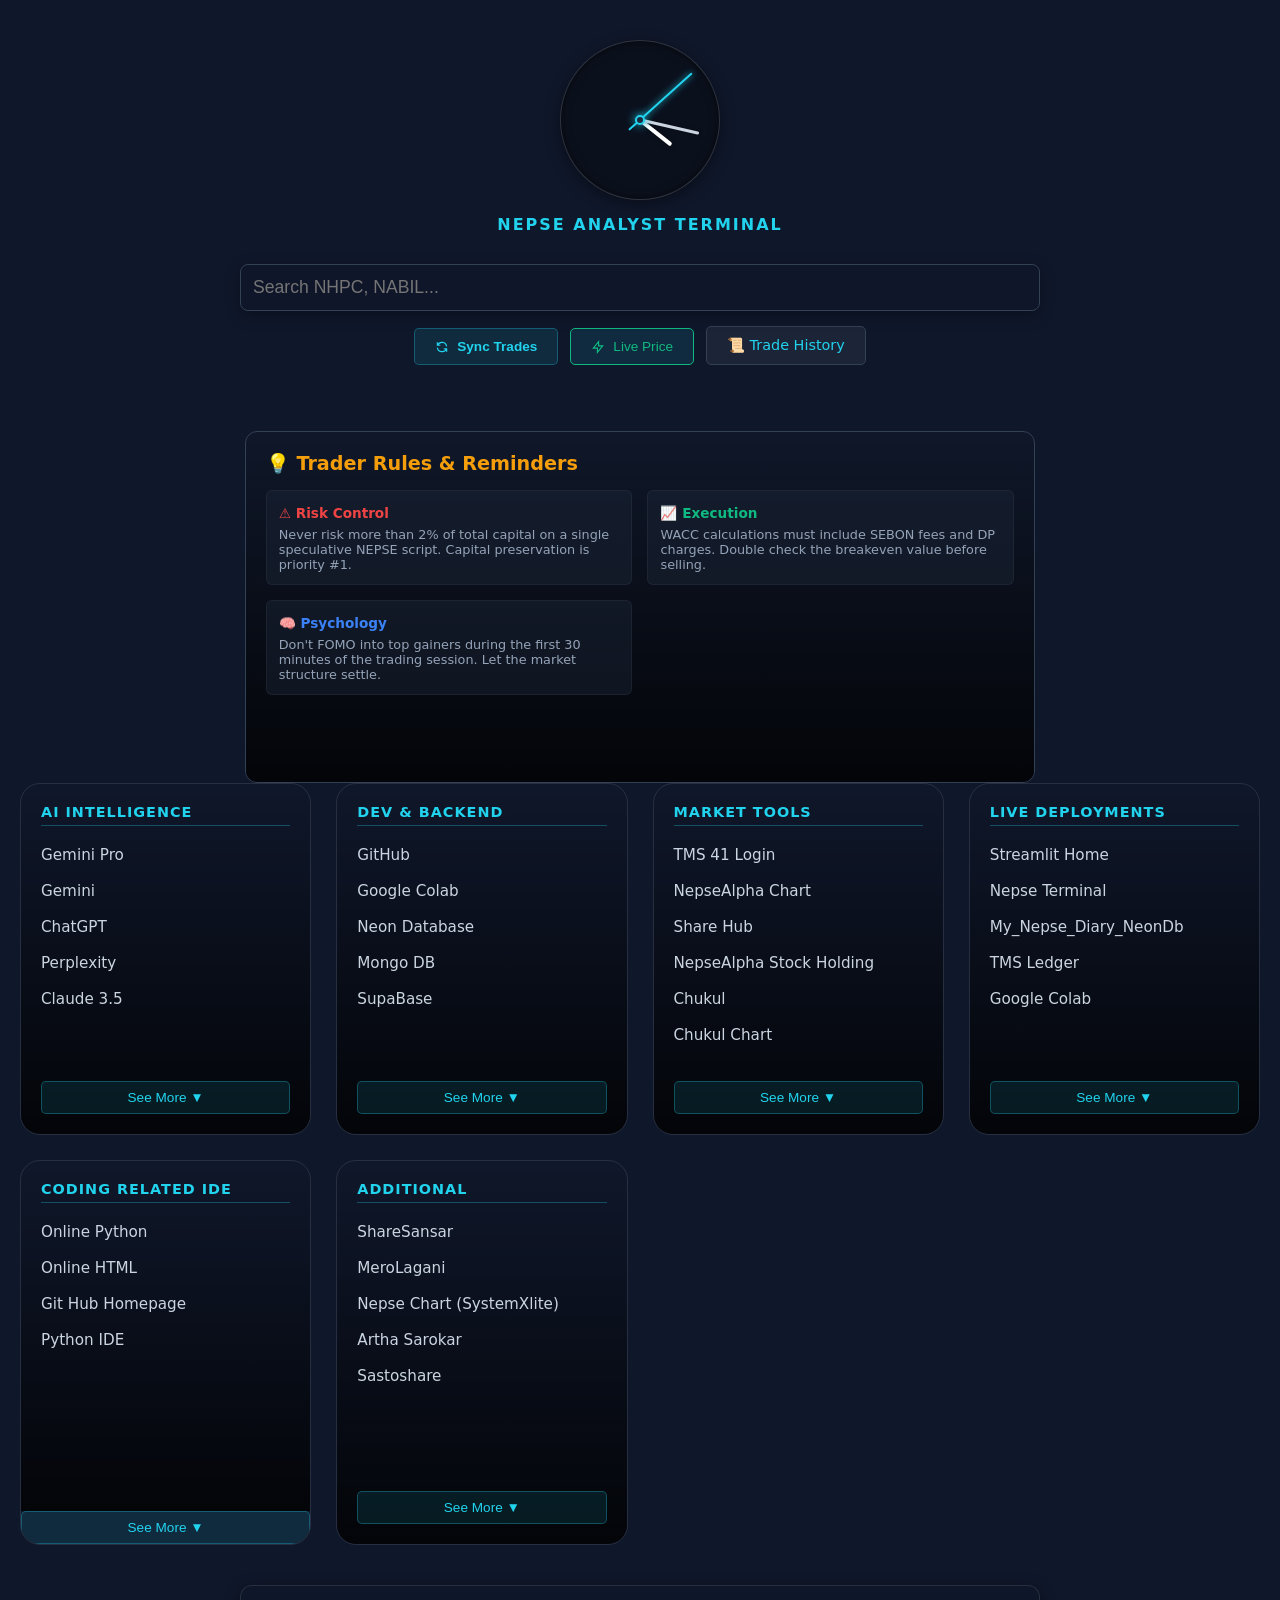
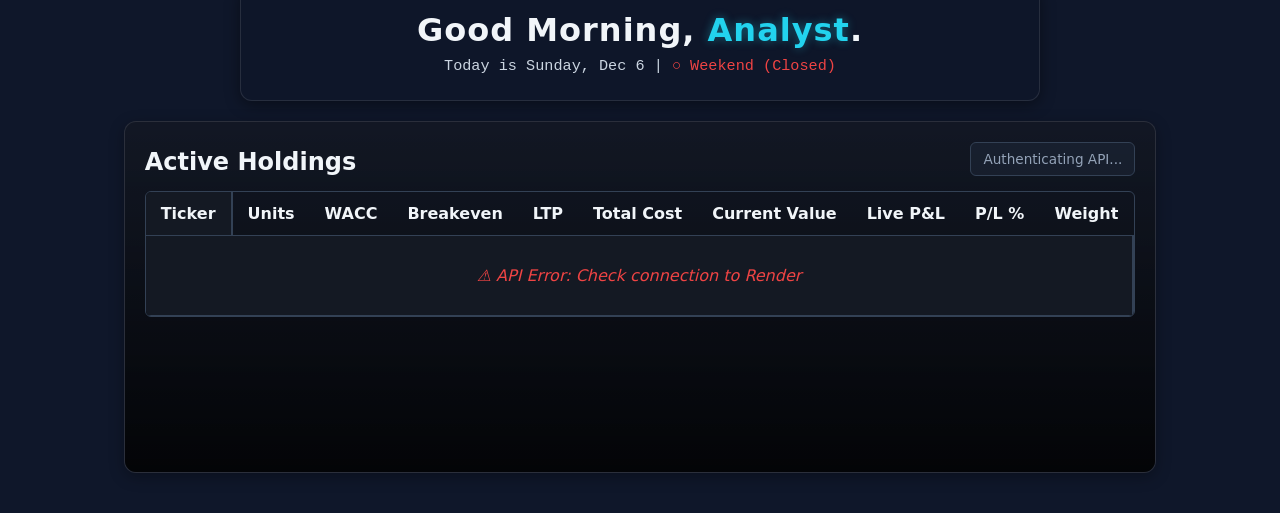
==== index.html @ 56d2c351 "Update index.html" ====
<!DOCTYPE html>
<html lang="en">
<head>
    <meta charset="UTF-8">
    <meta name="viewport" content="width=device-width, initial-scale=1.0">
    <title>NEPSE Terminal | Dynamic</title>
    <link rel="stylesheet" href="homePage.css">
</head>
<body>

    <div class="analog-clock">
        <div class="clock-face" id="clockFace"></div> 
        <div class="hand hour-hand" id="hourHand"></div>
        <div class="hand minute-hand" id="minuteHand"></div>
        <div class="hand second-hand" id="secondHand"></div>
        <div class="center-dot"></div>
    </div>
    
    <div id="date">NEPSE ANALYST TERMINAL</div>

<form id="tickerSearchForm" class="search-container" style="margin-bottom: 15px;">
    <input type="text" id="tickerInput" placeholder="Search NHPC, NABIL..." style="width: 100%; padding: 12px; background: rgba(15, 23, 42, 0.8); border: 1px solid #334155; color: white; border-radius: 8px;">
</form>

<div class="terminal-controls" style="display: flex; gap: 12px; justify-content: center; margin-bottom: 20px;">
    
    <button type="button" id="sync-btn" class="see-more-btn" style="width: auto; padding: 10px 20px; display: flex; align-items: center; gap: 8px; font-weight: bold; cursor: pointer;">
        <svg width="14" height="14" fill="none" stroke="currentColor" stroke-width="2" viewBox="0 0 24 24">
            <path d="M4 4v5h.582m15.356 2A8.001 8.001 0 004.582 9m0 0H9m11 11v-5h-.581m0 0a8.003 8.003 0 01-15.357-2m15.357 2H15"></path>
        </svg>
        Sync Trades
    </button>

    <button type="button" id="refresh-price-btn" class="see-more-btn" style="width: auto; padding: 10px 20px; display: flex; align-items: center; gap: 8px; border-color: #10b981; color: #10b981; cursor: pointer;">
        <svg width="14" height="14" fill="none" stroke="currentColor" stroke-width="2" viewBox="0 0 24 24">
            <path d="M13 10V3L4 14h7v7l9-11h-7z"></path>
        </svg>
        Live Price
    </button>

    <a href="History.html" class="see-more-btn" style="text-decoration: none; width: auto; padding: 10px 20px; display: flex; align-items: center; background: rgba(30, 41, 59, 0.8); border: 1px solid #334155; font-size: 0.9rem;">
        📜 Trade History
    </a>
</div>

<div id="sync-status" style="text-align: center; font-size: 0.75rem; color: #94a3b8; height: 1rem; margin-top: -10px; margin-bottom: 20px;"></div>

    
<!-- Insert this right above the <section class="portfolio-widget"> -->
<section class="remember-points-widget" style="grid-column: 1 / -1; margin-top: 20px; position: relative; overflow: hidden; border-radius: 12px; border: 1px solid #334155; background: rgba(15, 23, 42, 0.4);">
    <div class="cat-bg"></div>
    <div class="cat-content" style="padding: 20px; position: relative; z-index: 2;">
        <h2 style="margin: 0 0 15px 0; font-size: 1.2rem; color: #f59e0b;">💡 Trader Rules & Reminders</h2>
        <div style="display: grid; grid-template-columns: repeat(auto-fit, minmax(280px, 1fr)); gap: 15px;">
            <div style="background: rgba(30, 41, 59, 0.4); padding: 12px; border-radius: 6px; border: 1px solid rgba(255,255,255,0.05);">
                <span style="color: #ef4444; font-weight: bold; font-size: 0.85rem;">⚠️ Risk Control</span>
                <p style="margin: 5px 0 0 0; font-size: 0.8rem; color: #94a3b8;">Never risk more than 2% of total capital on a single speculative NEPSE script. Capital preservation is priority #1.</p>
            </div>
            <div style="background: rgba(30, 41, 59, 0.4); padding: 12px; border-radius: 6px; border: 1px solid rgba(255,255,255,0.05);">
                <span style="color: #10b981; font-weight: bold; font-size: 0.85rem;">📈 Execution</span>
                <p style="margin: 5px 0 0 0; font-size: 0.8rem; color: #94a3b8;">WACC calculations must include SEBON fees and DP charges. Double check the breakeven value before selling.</p>
            </div>
            <div style="background: rgba(30, 41, 59, 0.4); padding: 12px; border-radius: 6px; border: 1px solid rgba(255,255,255,0.05);">
                <span style="color: #3b82f6; font-weight: bold; font-size: 0.85rem;">🧠 Psychology</span>
                <p style="margin: 5px 0 0 0; font-size: 0.8rem; color: #94a3b8;">Don't FOMO into top gainers during the first 30 minutes of the trading session. Let the market structure settle.</p>
            </div>
        </div>
    </div>
</section>

    <main class="dashboard">
        
        <section class="category">
    <div class="cat-bg"></div>
    <div class="cat-content">
        <h2>AI Intelligence</h2>
        <ul class="links">
            <li><a href="https://gemini.google.com/u/1/app" target="_blank">Gemini Pro</a></li>
            <li><a href="https://gemini.google.com/" target="_blank">Gemini</a></li>
            <li><a href="https://chatgpt.com" target="_blank">ChatGPT</a></li>
            <li><a href="https://perplexity.ai" target="_blank">Perplexity</a></li>
            <li><a href="https://claude.ai" target="_blank">Claude 3.5</a></li>
            
            <div class="hidden-links" id="ai-extra" style="display: none;">
                <li><a href="https://chat.deepseek.com" target="_blank">Deepseek</a></li>
                <li><a href="https://grok.com/" target="_blank">Grok AI</a></li>
                <li><a href="https://openai.com/dall-e" target="_blank">DALL·E</a></li>
            </div>
        </ul>
        <button class="see-more-btn" onclick="toggleLinks('ai-extra', this)">See More ▼</button>
    </div>
</section>

        <section class="category">
            <div class="cat-bg"></div>
            <div class="cat-content">
                <h2>Dev & Backend</h2>
                <ul class="links">
                    <li><a href="https://github.com/Jagdishsah" target="_blank">GitHub</a></li>
                    <li><a href="https://colab.research.google.com/" target="_blank">Google Colab</a></li>
                    <li><a href="https://console.neon.tech/app/projects/rapid-scene-97198911?branchId=br-dry-cell-a1ivba6c" target="_blank">Neon Database</a></li>
                    <li><a href="https://cloud.mongodb.com/v2/6999680a19579ae5ca555468#/explorer" target="_blank">Mongo DB</a></li>
                    <li><a href="https://supabase.com/dashboard/project/taolqfpiterwekgduaeo" target="_blank">SupaBase</a></li>
                    
                    <div class="hidden-links" id="dev-extra" style="display: none;">
                        <li><a href="https://huggingface.co" target="_blank">Hugging Face</a></li>
                        <li><a href="https://dashboard.render.com/" target="_blank">Render API</a></li>
                        <li><a href="https://chatgpt.com/codex" target="_blank">Codex By ChatGPT</a></li>
                        <li><a href="https://replit.com/~" target="_blank">Replit.App</a></li>
                        <li><a href="https://lovable.dev/dashboard/~" target="_blank">Lovable.dev</a></li>
                        <li><a href="https://bolt.new/" target="_blank">Bolt Ai</a></li>
                        <li><a href="https://www.pythonanywhere.com/user/dayasah/" target="_blank">Python Anywhere</a><li>
                        
                        </div>
                </ul>
                <button class="see-more-btn" onclick="toggleLinks('dev-extra', this)">See More ▼</button>
            </div>
        </section>

        <section class="category">
            <div class="cat-bg"></div>
            <div class="cat-content">
                <h2>Market Tools</h2>
                <ul class="links">
                    <li><a href="https://tms41.nepsetms.com.np/tms" target="_blank">TMS 41 Login</a></li>
                    <li><a href="https://nepsealpha.com/trading/chart" target="_blank">NepseAlpha Chart</a></li>
                    <li><a href="https://sharehubnepal.com/" target="_blank">Share Hub</a></li>
                    <li><a href="https://nepsealpha.com/floorsheet-history" target="_blank">NepseAlpha Stock Holding</a></li>
                    <li><a href="https://chukul.com" target="_blank">Chukul</a></li>
                    <li><a href="https://chukul.com/chart" target="_blank">Chukul Chart</a></li>
                    
                    <div class="hidden-links" id="market-extra" style="display: none;">
                        <li><a href="https://sharesansar.com" target="_blank">ShareSansar</a></li>
                        <li><a href="https://nepsealpha.com/seasonality/chart" target="_blank">Seasonability Chart</a></li>

                        
                        </div>
                </ul>
                <button class="see-more-btn" onclick="toggleLinks('market-extra', this)">See More ▼</button>
            </div>
        </section>

        <section class="category">
            <div class="cat-bg"></div>
            <div class="cat-content">
                <h2>Live Deployments</h2>
                <ul class="links">
                    <li><a href="https://share.streamlit.io/" target="_blank">Streamlit Home</a></li>
                    <li><a href="https://nepse-terminal.streamlit.app/" target="_blank">Nepse Terminal</a></li>
                    <li><a href="https://nepse-diary-neon.streamlit.app/" target="_blank">My_Nepse_Diary_NeonDb</a></li>
                    <li><a href="https://chatgptcodespace.streamlit.app/" target="_blank">TMS Ledger</a></li>
                    <li><a href="https://gogle-colab.streamlit.app/" target="_blank">Google Colab</a></li>
                    
                    <div class="hidden-links" id="deploy-extra" style="display: none;">
                        <li><a href="https://jagdishsah.github.io/My_Work/" target="_blank">My Work Repo</a></li>
                        <li><a href="https://nepse-data.streamlit.app/" target="_blank">Nepse Data Analysis</a></li>
                        <li><a href="https://tms-trade-integration.streamlit.app/" target="_blank">TMS_Trade_Integration</a></li>
                        
                        <li><a href="https://stock-replay-terminal--dayasah.replit.app/" target="_blank">Stock Replay Replit</a></li>

                        </div>
                </ul>
                <button class="see-more-btn" onclick="toggleLinks('deploy-extra', this)">See More ▼</button>
            </div>
        </section>

        <section class="category">
            <div class="cat-bg"></div>
            <div class="cat-content">
                <h2>Coding Related IDE</h2>
                <ul class="links">
                    <li><a href="https://www.online-python.com/" target="_blank">Online Python</a></li>
                    <li><a href="https://www.wscubetech.com/resources/html/compiler" target="_blank">Online HTML</a><li>
                    
                    <div class="hidden-links" id="global-extra" style="display: none;">
                        <li><a href="https://github.com/DayaSah/HomePage/edit/main/index.html" target="_blank">Git Hub Homepage</a></li>
                        <li><a href="https://www.wscubetech.com/resources/python/compiler" target="_blank">Python IDE</a></li>
                        
                        </div>
                </ul>
                <button class="see-more-btn" onclick="toggleLinks('global-extra', this)">See More ▼</button>
            </div>
        </section>

        <section class="category">
            <div class="cat-bg"></div>
            <div class="cat-content">
                <h2>Additional</h2>
                <ul class="links">
                    <li><a href="https://www.sharesansar.com" target="_blank">ShareSansar</a></li>
                    <li><a href="https://merolagani.com" target="_blank">MeroLagani</a></li>
                    <li><a href="https://nepsechart.com" target="_blank">Nepse Chart (SystemXlite)</a></li>
                    <li><a href="https://arthasarokar.com" target="_blank">Artha Sarokar</a></li>
                    <li><a href="https://sastoshare.com" target="_blank">Sastoshare</a></li>
                    
                    <div class="hidden-links" id="additional-extra" style="display: none;">
                        <li><a href="https://www.nepalstock.com.np" target="_blank">NEPSE Official</a></li>               
                        <li><a href="https://www.nepalipaisa.com" target="_blank">Nepali Paisa</a></li>
                        <li><a href="https://bizmandu.com" target="_blank">Bizmandu</a></li>
                        <li><a href="https://www.nrb.org.np" target="_blank">Nepal Rastra Bank (NRB)</a></li>
                        <li><a href="https://www.sebon.gov.np" target="_blank">SEBON Pipeline</a></li>
                        <li><a href="https://www.cdsc.com.np" target="_blank">CDSC Official</a></li>
                        <li><a href="https://www.investopaper.com" target="_blank">Investopaper</a></li>
                        <li><a href="https://financialnotices.com" target="_blank">Financial Notices</a></li>
                        <li><a href="https://bankingkhabar.com" target="_blank">Banking Khabar</a></li>
                        <li><a href="https://meroshare.cdsc.com.np" target="_blank">MeroShare Login</a></li>
                        
                        </div>
                </ul>
                <button class="see-more-btn" onclick="toggleLinks('additional-extra', this)">See More ▼</button>
            </div>
        </section>
    </main>

    <div class="terminal-greeting">
        <h1 id="greetingText">Welcome, Analyst.</h1>
        <p id="greetingSubtext">Systems are online and ready.</p>
    </div>

    <section class="portfolio-widget" style="grid-column: 1 / -1; margin-top: 20px;">
        <div class="cat-bg"></div>
        <div class="cat-content" style="padding: 20px;">
            <div style="display: flex; justify-content: space-between; align-items: flex-end; margin-bottom: 15px; flex-wrap: wrap; gap: 10px;">
                <h2 style="margin: 0;">Active Holdings</h2>
                <div id="portfolio-summary" style="font-size: 0.85rem; background: rgba(30, 41, 59, 0.5); padding: 8px 12px; border-radius: 6px; border: 1px solid #334155;">
                    <span style="color: #94a3b8;">Authenticating API...</span>
                </div>
            </div>
            
            <div class="table-container">
                <table class="term-table">
    <thead>
        <tr>
            <th>Ticker</th>
            <th class="num">Units</th>
            <th class="num">WACC</th>
            <th class="num">Breakeven</th>
            <th class="num">LTP</th>
            <th class="num">Total Cost</th>
            <th class="num">Current Value</th>
            <th class="num">Live P&L</th>
            <th class="num">P/L %</th>
            <th class="num">Weight</th>
        </tr>
    </thead>
   
                    <tbody id="active-portfolio-body">
                        <tr><td colspan="10" class="loading-text">Fetching live calculated data from Server...</td></tr>
                    </tbody>
                </table>
            </div>
        </div>
    </section>

    <script src="API.js"></script>
    <script src="homePage.js"></script>
</body>
</html>
---- homePage.css ----
/* =========================================
   NEPSE ANALYST TERMINAL - MASTER STYLESHEET
   ========================================= */

:root {
    /* Centralized Color Palette */
    --glass: rgba(15, 23, 42, 0.85);
    --accent: #22d3ee;
    --text: #f1f5f9;
    --text-muted: #cbd5e1;
    --profit: #10b981;
    --loss: #ef4444;
    --symbol: #3b82f6;
    --border: rgba(255, 255, 255, 0.1);
}

* { 
    box-sizing: border-box; 
    margin: 0; 
    padding: 0; 
}

/* Update your body selector in homePage.css */
body {
    font-family: 'Inter', system-ui, sans-serif;
    color: var(--text);
    min-height: 100vh;
    display: flex;
    flex-direction: column;
    align-items: center;
    padding: 40px 20px;
    /* Set a dark fallback color while JS loads the random image */
    background-color: #0f172a; 
    background-size: cover;
    background-position: center;
    background-attachment: fixed;
}

/* --- UTILITIES & SEARCH --- */
.hidden-links { display: none; }

#date { 
    color: var(--accent); 
    letter-spacing: 2px; 
    margin-bottom: 30px; 
    font-weight: 600; 
}

.search-container { 
    width: 100%; 
    max-width: 800px; 
    margin-bottom: 40px; 
}

.search-container input {
    width: 100%; 
    padding: 15px 25px; 
    border-radius: 50px;
    border: 1px solid rgba(255,255,255,0.2);
    background: var(--glass); 
    backdrop-filter: blur(5px); 
    color: white; 
    font-size: 1.1rem; 
    outline: none;
    box-shadow: 0 4px 15px rgba(0,0,0,0.3);
}

/* --- BUTTONS --- */
.see-more-btn {
    margin-top: auto; 
    background: rgba(34, 211, 238, 0.1);
    color: var(--accent);
    border: 1px solid rgba(34, 211, 238, 0.3);
    border-radius: 5px;
    padding: 8px 15px;
    font-size: 0.85rem;
    cursor: pointer;
    width: 100%;
    transition: all 0.3s ease;
}

/* Hover effects only apply to devices with a mouse (prevents mobile sticky tap bugs) */
@media (max-width: 768px) {
    .term-table {
        font-size: 0.75rem; /* Shrink text slightly for mobile data density */
    }
    .term-table th, .term-table td {
        padding: 8px 10px; /* Tighter padding */
    }
}

/* --- PREMIUM ANALOG CLOCK --- */
.analog-clock {
    width: 160px;
    height: 160px;
    border-radius: 50%;
    background: rgba(10, 15, 25, 0.7); 
    border: 1px solid rgba(255, 255, 255, 0.15);
    backdrop-filter: blur(8px); 
    position: relative;
    margin-bottom: 15px;
    box-shadow: inset 0 0 10px rgba(0, 0, 0, 0.6), 0 4px 15px rgba(0, 0, 0, 0.4);
    display: flex;
    justify-content: center;
    align-items: center;
}

.clock-tick {
    position: absolute; width: 2px; height: 8px;
    background: rgba(255, 255, 255, 0.3);
    top: 4px; left: 50%; transform-origin: 50% 76px;
}

.clock-tick.main-tick {
    width: 3px; height: 12px; background: var(--accent);
    box-shadow: 0 0 5px var(--accent);
}

.hand {
    position: absolute; bottom: 50%; left: 50%;
    transform-origin: bottom center; border-radius: 10px;
    z-index: 10; transition: transform 0.05s cubic-bezier(0.4, 2.08, 0.55, 0.44); 
}

.hour-hand { width: 4px; height: 40px; background: #ffffff; margin-left: -2px; box-shadow: 0 0 4px rgba(0,0,0,0.5); }
.minute-hand { width: 3px; height: 60px; background: var(--text-muted); margin-left: -1.5px; box-shadow: 0 0 4px rgba(0,0,0,0.5); }
.second-hand { width: 2px; height: 70px; background: var(--accent); margin-left: -1px; z-index: 11; box-shadow: 0 0 6px var(--accent); }
.second-hand::after {
    content: ''; position: absolute; width: 2px; height: 15px;
    background: var(--accent); bottom: -15px; left: 0; border-radius: 2px;
}

.center-dot {
    position: absolute; width: 10px; height: 10px;
    background: #1e293b; border: 2px solid var(--accent);
    border-radius: 50%; z-index: 12; box-shadow: 0 0 10px var(--accent);
}

/* --- DASHBOARD LAYOUT (Upgraded to CSS Grid) --- */
.dashboard {
    display: grid;
    /* Auto-fits as many 290px columns as possible, ensuring perfect alignment */
    grid-template-columns: repeat(auto-fit, minmax(290px, 1fr));
    gap: 25px;
    max-width: 1300px;
    margin: 0 auto 40px auto;
    width: 100%;
}

.category {
    position: relative;
    min-height: 350px; 
    width: 100%; /* Now controlled by the grid */
    border-radius: 20px;
    overflow: hidden;
    border: 1px solid var(--border);
    transition: transform 0.3s ease;
    display: flex;
    flex-direction: column;
}

.cat-bg {
    position: absolute; top: 0; left: 0; width: 100%; height: 100%;
    z-index: 1; background-size: cover; background-position: center;
    filter: brightness(0.4) saturate(1.2);
}

.cat-content {
    position: relative; z-index: 2; padding: 20px;
    height: 100%; min-height: 350px; 
    background: linear-gradient(to bottom, transparent 0%, rgba(0,0,0,0.8) 100%);
    display: flex; flex-direction: column;
}

.category h2 {
    font-size: 0.9rem; color: var(--accent); text-transform: uppercase;
    letter-spacing: 1px; margin-bottom: 15px;
    border-bottom: 1px solid rgba(34, 211, 238, 0.3); padding-bottom: 5px;
}

.links { list-style: none; }
.links li { margin-bottom: 8px; }
.links a {
    color: var(--text-muted); text-decoration: none;
    font-size: 0.95rem; display: block; padding: 5px 0; transition: 0.2s;
}
.links a:hover { color: white; padding-left: 5px; }

/* --- TERMINAL GREETING --- */
.terminal-greeting {
    text-align: center; margin: 0 auto; padding: 25px;
    background: var(--glass); backdrop-filter: blur(8px); 
    border: 1px solid var(--border); border-radius: 12px;
    width: 100%; max-width: 800px; box-shadow: 0 4px 15px rgba(0, 0, 0, 0.4); 
}

.terminal-greeting h1 { font-size: 2rem; color: var(--text); margin-bottom: 8px; font-weight: 600; letter-spacing: 1px; }
.terminal-greeting .highlight { color: var(--accent); text-shadow: 0 0 10px rgba(34, 211, 238, 0.4); }
.terminal-greeting p { font-size: 0.95rem; color: var(--text-muted); font-family: monospace; }

/* --- ACTIVE PORTFOLIO TABLE WIDGET --- */
.portfolio-widget {
    position: relative;
    border-radius: 12px;
    overflow: hidden;
    background: rgba(20, 25, 35, 0.7); 
    border: 1px solid var(--border);
    box-shadow: 0 4px 15px rgba(0, 0, 0, 0.3);
}

/* Responsive Table Container with Custom Scrollbar */
.table-container {
    width: 100%;
    overflow-x: auto; 
    -webkit-overflow-scrolling: touch; 
    border-radius: 6px;
    border: 1px solid #334155; 
}

/* Custom Webkit Scrollbar */
.table-container::-webkit-scrollbar { height: 8px; }
.table-container::-webkit-scrollbar-track { background: rgba(15, 23, 42, 0.5); border-radius: 4px; }
.table-container::-webkit-scrollbar-thumb { background: rgba(34, 211, 238, 0.5); border-radius: 4px; }
.table-container::-webkit-scrollbar-thumb:hover { background: var(--accent); }

.term-table {
    width: 100%;
    border-collapse: collapse;
    min-width: 900px; /* Prevents column squishing */
    text-align: left;
}

.term-table th, .term-table td {
    padding: 12px 15px;
    border-bottom: 1px solid #334155;
}

/* --- THE STICKY TICKER COLUMN (Bulletproof Mobile Fix) --- */
.term-table th:first-child,
.term-table td:first-child {
    position: -webkit-sticky; /* CRITICAL: Forces iPhones to respect the sticky layout */
    position: sticky;
    left: 0;
    /* Ensure this matches your table's background exactly so text doesn't vanish */
    background-color: #141923; 
    z-index: 10; /* Bumped up to ensure it never hides behind other scrolling data */
    border-right: 2px solid #334155; 
}

/* Ensure the top-left header stays above absolutely everything */
.term-table th:first-child {
    z-index: 11; 
}

/* Table Typography & Colors */
.loading-text { text-align: center; color: var(--text-muted); font-style: italic; padding: 30px !important; }
.profit { color: var(--profit); font-weight: bold; }
.loss { color: var(--loss); font-weight: bold; }
.symbol-badge { font-weight: 800; color: var(--symbol); }

/* --- MOBILE SPECIFIC TWEAKS --- */
@media (max-width: 768px) {
    .cat-content { padding: 12px !important; }
    
    #portfolio-summary span {
        display: block;
        margin-bottom: 6px;
        margin-right: 0 !important;
    }
    #portfolio-summary span:last-child { margin-bottom: 0; }
}
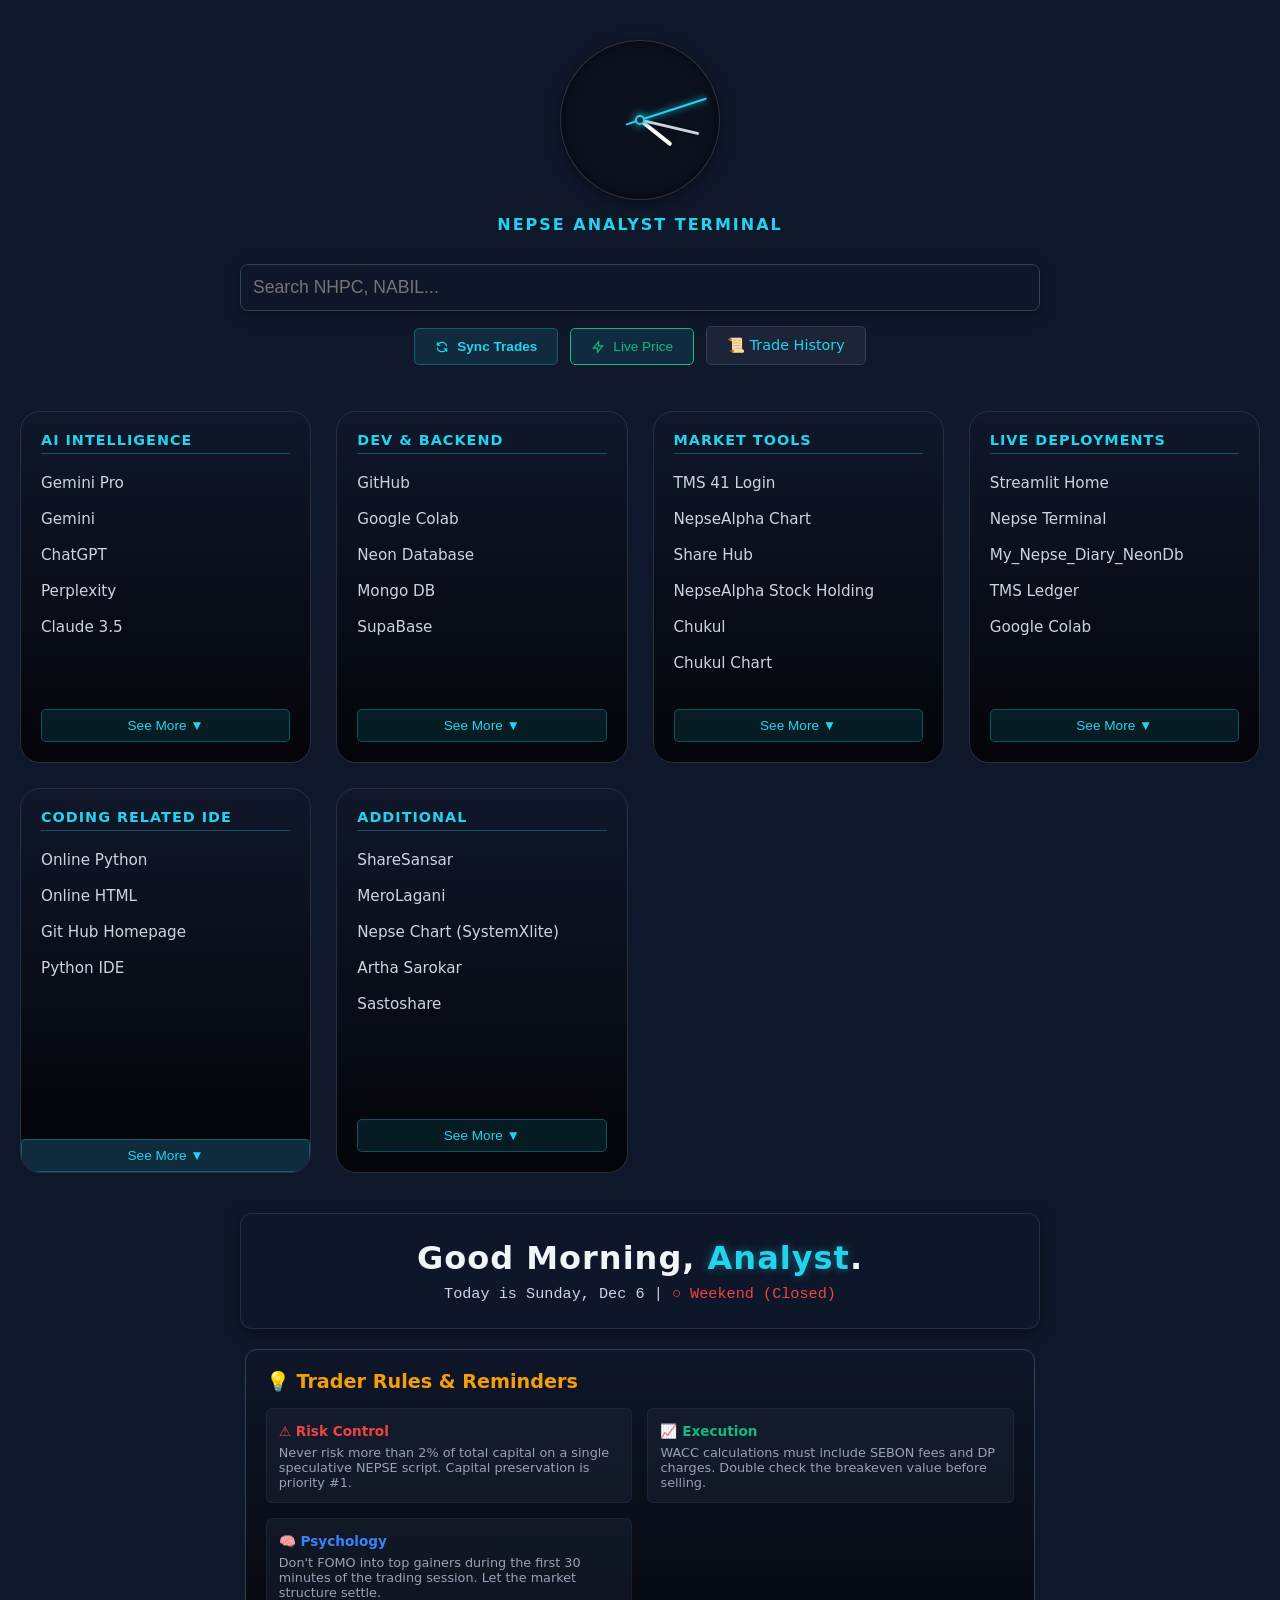
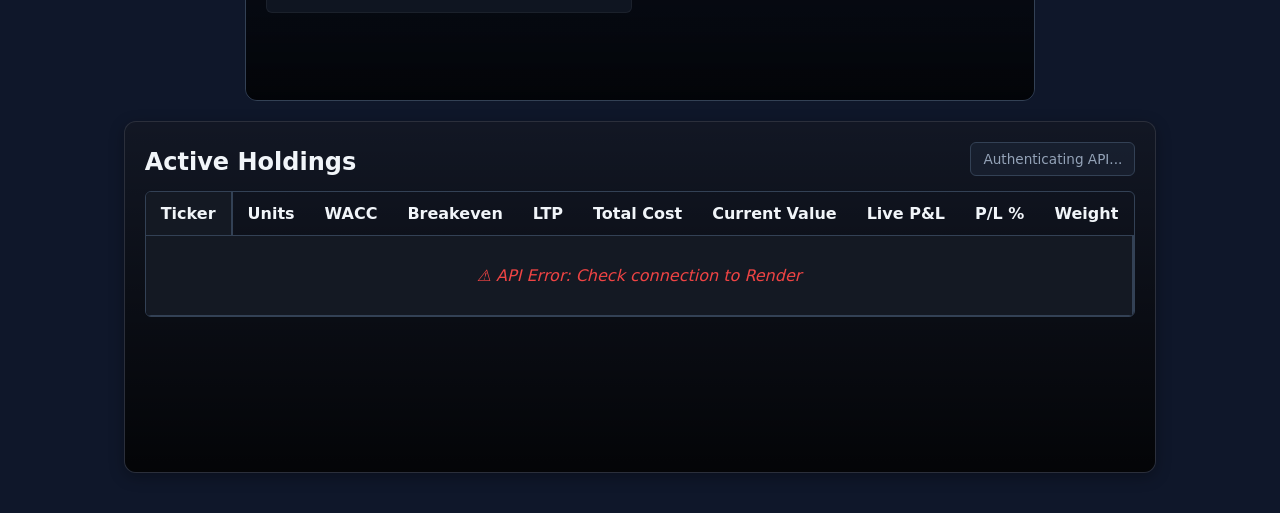
==== commit 6b394e68: "Update index.html" ====
--- a/index.html
+++ b/index.html
@@ -46,27 +46,7 @@
 <div id="sync-status" style="text-align: center; font-size: 0.75rem; color: #94a3b8; height: 1rem; margin-top: -10px; margin-bottom: 20px;"></div>
 
     
-<!-- Insert this right above the <section class="portfolio-widget"> -->
-<section class="remember-points-widget" style="grid-column: 1 / -1; margin-top: 20px; position: relative; overflow: hidden; border-radius: 12px; border: 1px solid #334155; background: rgba(15, 23, 42, 0.4);">
-    <div class="cat-bg"></div>
-    <div class="cat-content" style="padding: 20px; position: relative; z-index: 2;">
-        <h2 style="margin: 0 0 15px 0; font-size: 1.2rem; color: #f59e0b;">💡 Trader Rules & Reminders</h2>
-        <div style="display: grid; grid-template-columns: repeat(auto-fit, minmax(280px, 1fr)); gap: 15px;">
-            <div style="background: rgba(30, 41, 59, 0.4); padding: 12px; border-radius: 6px; border: 1px solid rgba(255,255,255,0.05);">
-                <span style="color: #ef4444; font-weight: bold; font-size: 0.85rem;">⚠️ Risk Control</span>
-                <p style="margin: 5px 0 0 0; font-size: 0.8rem; color: #94a3b8;">Never risk more than 2% of total capital on a single speculative NEPSE script. Capital preservation is priority #1.</p>
-            </div>
-            <div style="background: rgba(30, 41, 59, 0.4); padding: 12px; border-radius: 6px; border: 1px solid rgba(255,255,255,0.05);">
-                <span style="color: #10b981; font-weight: bold; font-size: 0.85rem;">📈 Execution</span>
-                <p style="margin: 5px 0 0 0; font-size: 0.8rem; color: #94a3b8;">WACC calculations must include SEBON fees and DP charges. Double check the breakeven value before selling.</p>
-            </div>
-            <div style="background: rgba(30, 41, 59, 0.4); padding: 12px; border-radius: 6px; border: 1px solid rgba(255,255,255,0.05);">
-                <span style="color: #3b82f6; font-weight: bold; font-size: 0.85rem;">🧠 Psychology</span>
-                <p style="margin: 5px 0 0 0; font-size: 0.8rem; color: #94a3b8;">Don't FOMO into top gainers during the first 30 minutes of the trading session. Let the market structure settle.</p>
-            </div>
-        </div>
-    </div>
-</section>
+
 
     <main class="dashboard">
         
@@ -216,6 +196,36 @@
         <h1 id="greetingText">Welcome, Analyst.</h1>
         <p id="greetingSubtext">Systems are online and ready.</p>
     </div>
+
+
+
+
+        
+<section class="remember-points-widget" style="grid-column: 1 / -1; margin-top: 20px; position: relative; overflow: hidden; border-radius: 12px; border: 1px solid #334155; background: rgba(15, 23, 42, 0.4);">
+    <div class="cat-bg"></div>
+    <div class="cat-content" style="padding: 20px; position: relative; z-index: 2;">
+        <h2 style="margin: 0 0 15px 0; font-size: 1.2rem; color: #f59e0b;">💡 Trader Rules & Reminders</h2>
+        <div style="display: grid; grid-template-columns: repeat(auto-fit, minmax(280px, 1fr)); gap: 15px;">
+            <div style="background: rgba(30, 41, 59, 0.4); padding: 12px; border-radius: 6px; border: 1px solid rgba(255,255,255,0.05);">
+                <span style="color: #ef4444; font-weight: bold; font-size: 0.85rem;">⚠️ Risk Control</span>
+                <p style="margin: 5px 0 0 0; font-size: 0.8rem; color: #94a3b8;">Never risk more than 2% of total capital on a single speculative NEPSE script. Capital preservation is priority #1.</p>
+            </div>
+            <div style="background: rgba(30, 41, 59, 0.4); padding: 12px; border-radius: 6px; border: 1px solid rgba(255,255,255,0.05);">
+                <span style="color: #10b981; font-weight: bold; font-size: 0.85rem;">📈 Execution</span>
+                <p style="margin: 5px 0 0 0; font-size: 0.8rem; color: #94a3b8;">WACC calculations must include SEBON fees and DP charges. Double check the breakeven value before selling.</p>
+            </div>
+            <div style="background: rgba(30, 41, 59, 0.4); padding: 12px; border-radius: 6px; border: 1px solid rgba(255,255,255,0.05);">
+                <span style="color: #3b82f6; font-weight: bold; font-size: 0.85rem;">🧠 Psychology</span>
+                <p style="margin: 5px 0 0 0; font-size: 0.8rem; color: #94a3b8;">Don't FOMO into top gainers during the first 30 minutes of the trading session. Let the market structure settle.</p>
+            </div>
+        </div>
+    </div>
+</section>
+
+
+
+
+    
 
     <section class="portfolio-widget" style="grid-column: 1 / -1; margin-top: 20px;">
         <div class="cat-bg"></div>
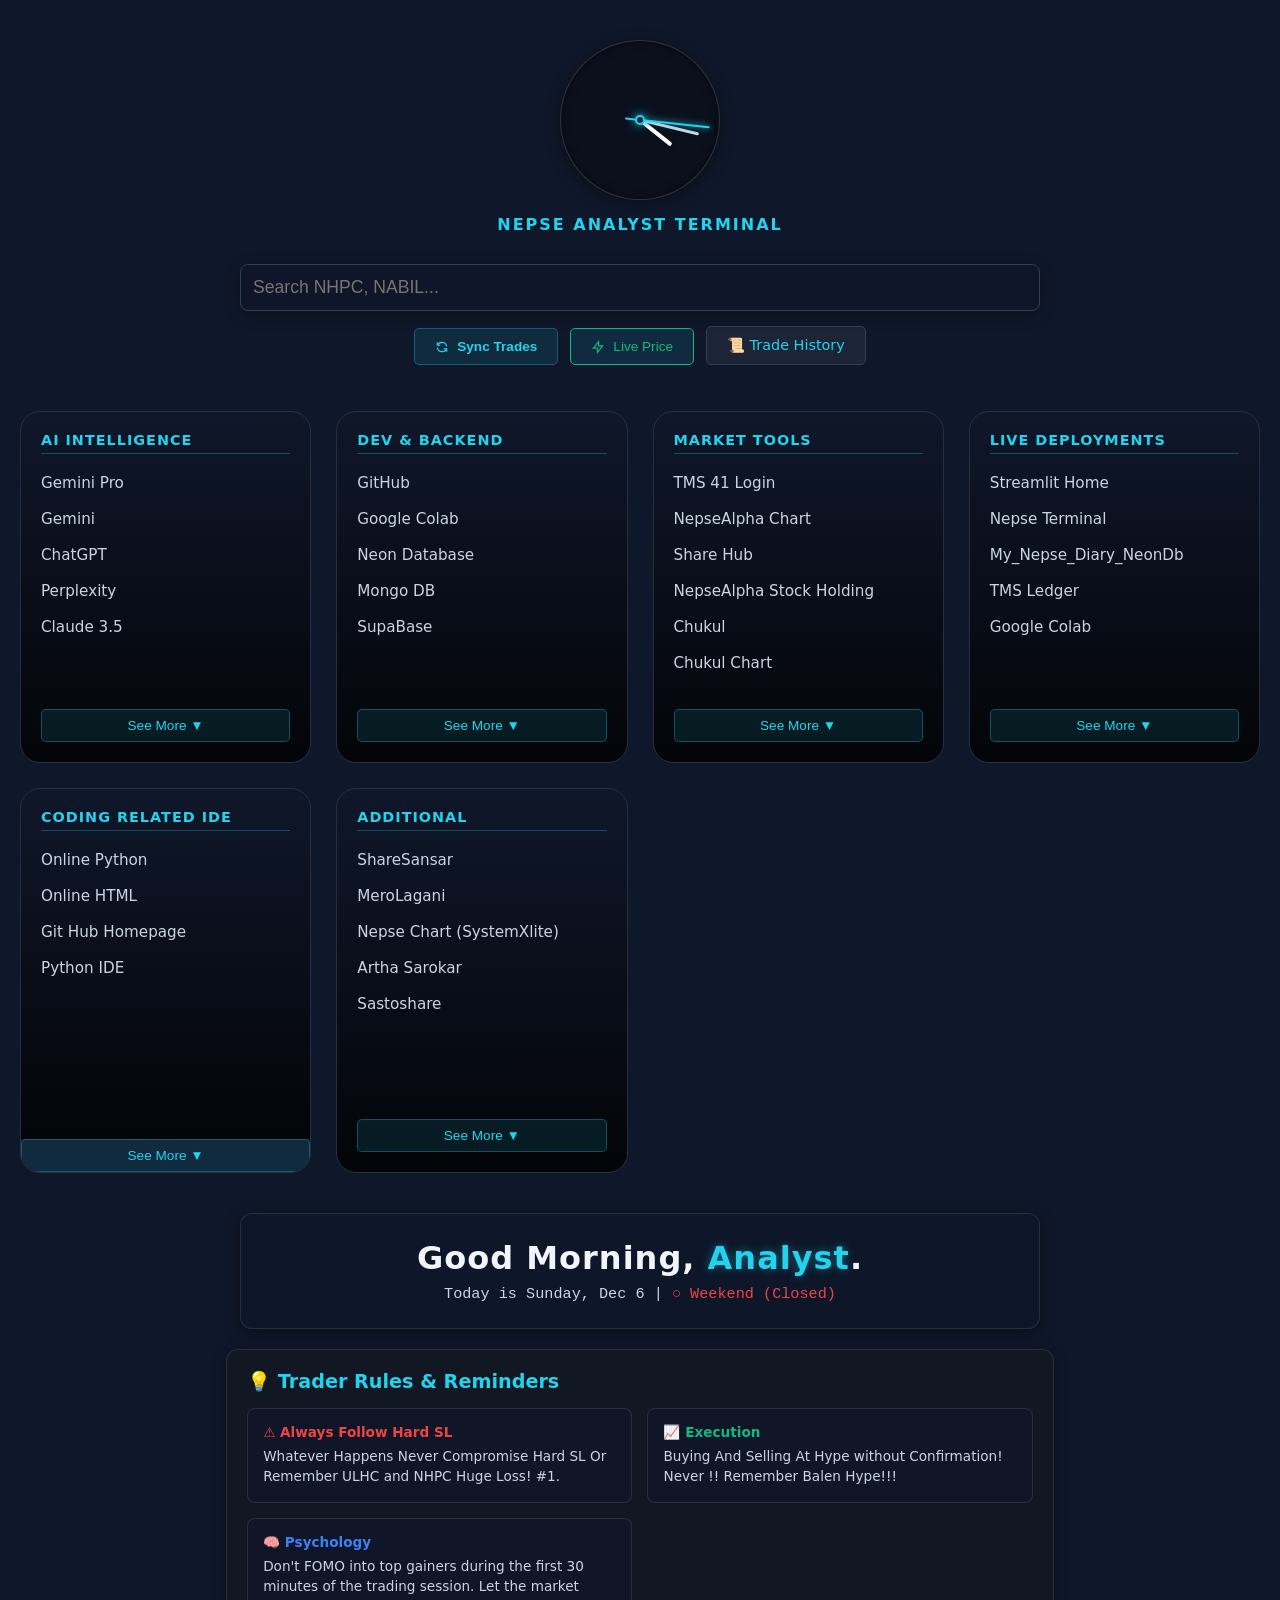
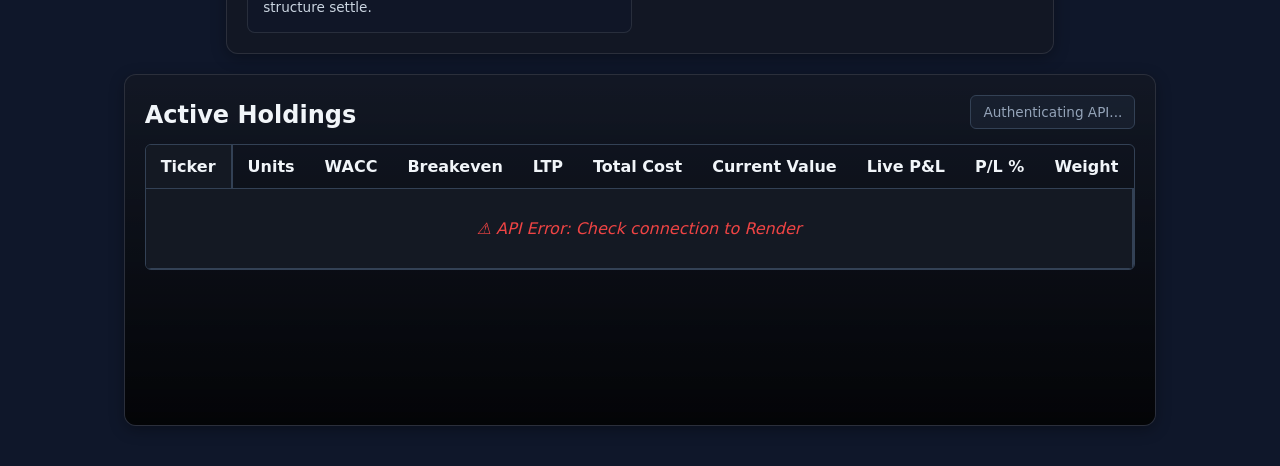
==== commit eb0d05ba: "Update index.html" ====
--- a/index.html
+++ b/index.html
@@ -201,23 +201,28 @@
 
 
         
-<section class="remember-points-widget" style="grid-column: 1 / -1; margin-top: 20px; position: relative; overflow: hidden; border-radius: 12px; border: 1px solid #334155; background: rgba(15, 23, 42, 0.4);">
+<section class="remember-points-widget">
     <div class="cat-bg"></div>
-    <div class="cat-content" style="padding: 20px; position: relative; z-index: 2;">
-        <h2 style="margin: 0 0 15px 0; font-size: 1.2rem; color: #f59e0b;">💡 Trader Rules & Reminders</h2>
-        <div style="display: grid; grid-template-columns: repeat(auto-fit, minmax(280px, 1fr)); gap: 15px;">
-            <div style="background: rgba(30, 41, 59, 0.4); padding: 12px; border-radius: 6px; border: 1px solid rgba(255,255,255,0.05);">
-                <span style="color: #ef4444; font-weight: bold; font-size: 0.85rem;">⚠️ Risk Control</span>
-                <p style="margin: 5px 0 0 0; font-size: 0.8rem; color: #94a3b8;">Never risk more than 2% of total capital on a single speculative NEPSE script. Capital preservation is priority #1.</p>
-            </div>
-            <div style="background: rgba(30, 41, 59, 0.4); padding: 12px; border-radius: 6px; border: 1px solid rgba(255,255,255,0.05);">
-                <span style="color: #10b981; font-weight: bold; font-size: 0.85rem;">📈 Execution</span>
-                <p style="margin: 5px 0 0 0; font-size: 0.8rem; color: #94a3b8;">WACC calculations must include SEBON fees and DP charges. Double check the breakeven value before selling.</p>
-            </div>
-            <div style="background: rgba(30, 41, 59, 0.4); padding: 12px; border-radius: 6px; border: 1px solid rgba(255,255,255,0.05);">
-                <span style="color: #3b82f6; font-weight: bold; font-size: 0.85rem;">🧠 Psychology</span>
-                <p style="margin: 5px 0 0 0; font-size: 0.8rem; color: #94a3b8;">Don't FOMO into top gainers during the first 30 minutes of the trading session. Let the market structure settle.</p>
-            </div>
+    <div class="remember-points-content">
+        <h2 class="remember-points-title">💡 Trader Rules & Reminders</h2>
+        
+        <div class="rules-grid">
+            
+            <div class="rule-card">
+                <span class="card-tag risk">⚠️ Always Follow Hard SL</span>
+                <p>Whatever Happens Never Compromise Hard SL Or Remember ULHC and NHPC Huge Loss! #1.</p>
+            </div>
+            
+            <div class="rule-card">
+                <span class="card-tag execution">📈 Execution</span>
+                <p>Buying And Selling At Hype without Confirmation! Never !! Remember Balen Hype!!!</p>
+            </div>
+            
+            <div class="rule-card">
+                <span class="card-tag psychology">🧠 Psychology</span>
+                <p>Don't FOMO into top gainers during the first 30 minutes of the trading session. Let the market structure settle.</p>
+            </div>
+            
         </div>
     </div>
 </section>
--- a/homePage.css
+++ b/homePage.css
@@ -269,3 +269,61 @@
     }
     #portfolio-summary span:last-child { margin-bottom: 0; }
 }
+
+
+
+/* --- TRADER REMINDERS & RULES WIDGET --- */
+.remember-points-widget {
+    grid-column: 1 / -1;
+    margin-top: 20px;
+    position: relative;
+    overflow: hidden;
+    border-radius: 12px;
+    border: 1px solid var(--border);
+    background: rgba(20, 25, 35, 0.7); /* Perfect match with portfolio-widget */
+    box-shadow: 0 4px 15px rgba(0, 0, 0, 0.3);
+}
+
+.remember-points-content {
+    padding: 20px;
+    position: relative;
+    z-index: 2;
+}
+
+.remember-points-title {
+    margin: 0 0 15px 0;
+    font-size: 1.2rem;
+    color: var(--accent); /* Uses cyan terminal accent */
+}
+
+.rules-grid {
+    display: grid;
+    grid-template-columns: repeat(auto-fit, minmax(280px, 1fr));
+    gap: 15px;
+}
+
+.rule-card {
+    background: rgba(15, 23, 42, 0.5); /* Semi-transparent terminal background */
+    padding: 15px;
+    border-radius: 8px;
+    border: 1px solid var(--border);
+}
+
+.rule-card .card-tag {
+    font-weight: bold;
+    font-size: 0.85rem;
+    display: block;
+    margin-bottom: 6px;
+}
+
+/* Color codes mapping to your CSS Theme Palette */
+.rule-card .card-tag.risk { color: var(--loss); }        /* Red */
+.rule-card .card-tag.execution { color: var(--profit); } /* Green */
+.rule-card .card-tag.psychology { color: var(--symbol); } /* Blue */
+
+.rule-card p {
+    margin: 0;
+    font-size: 0.85rem;
+    line-height: 1.5;
+    color: var(--text-muted);
+}
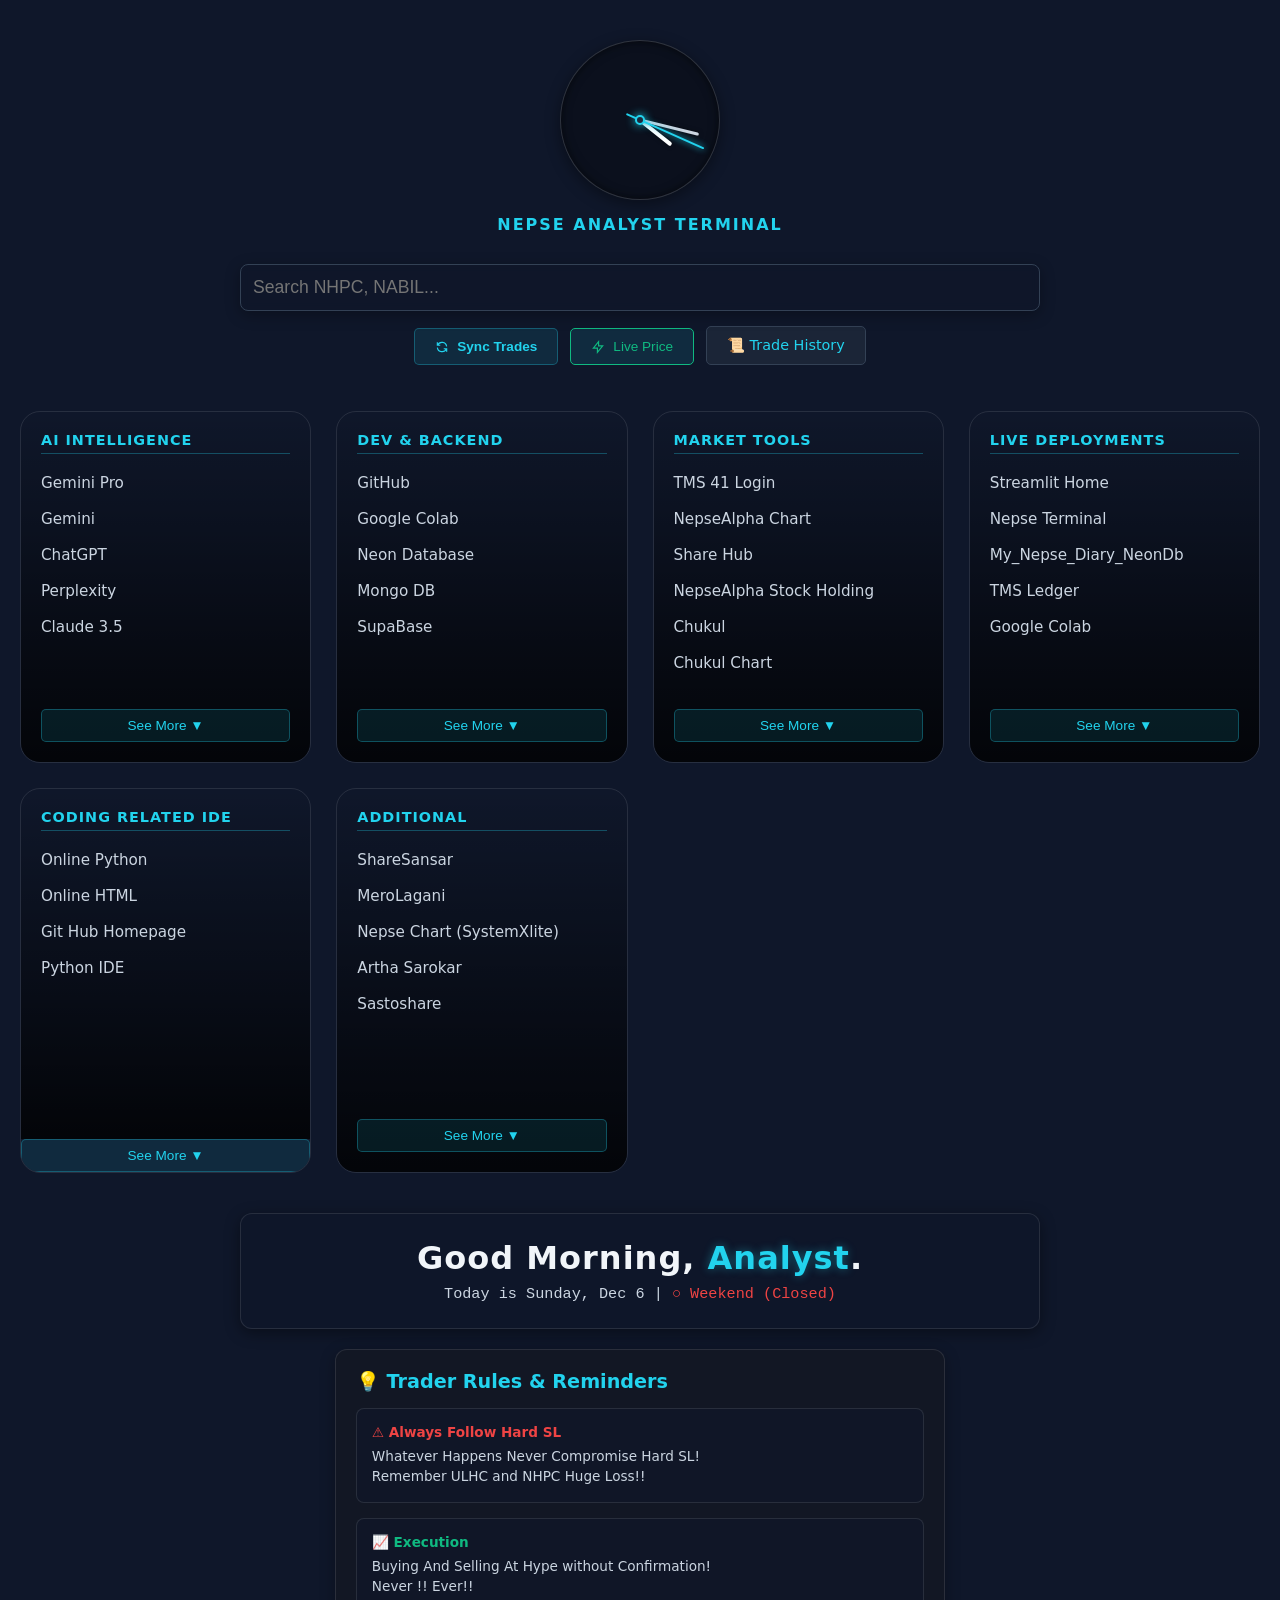
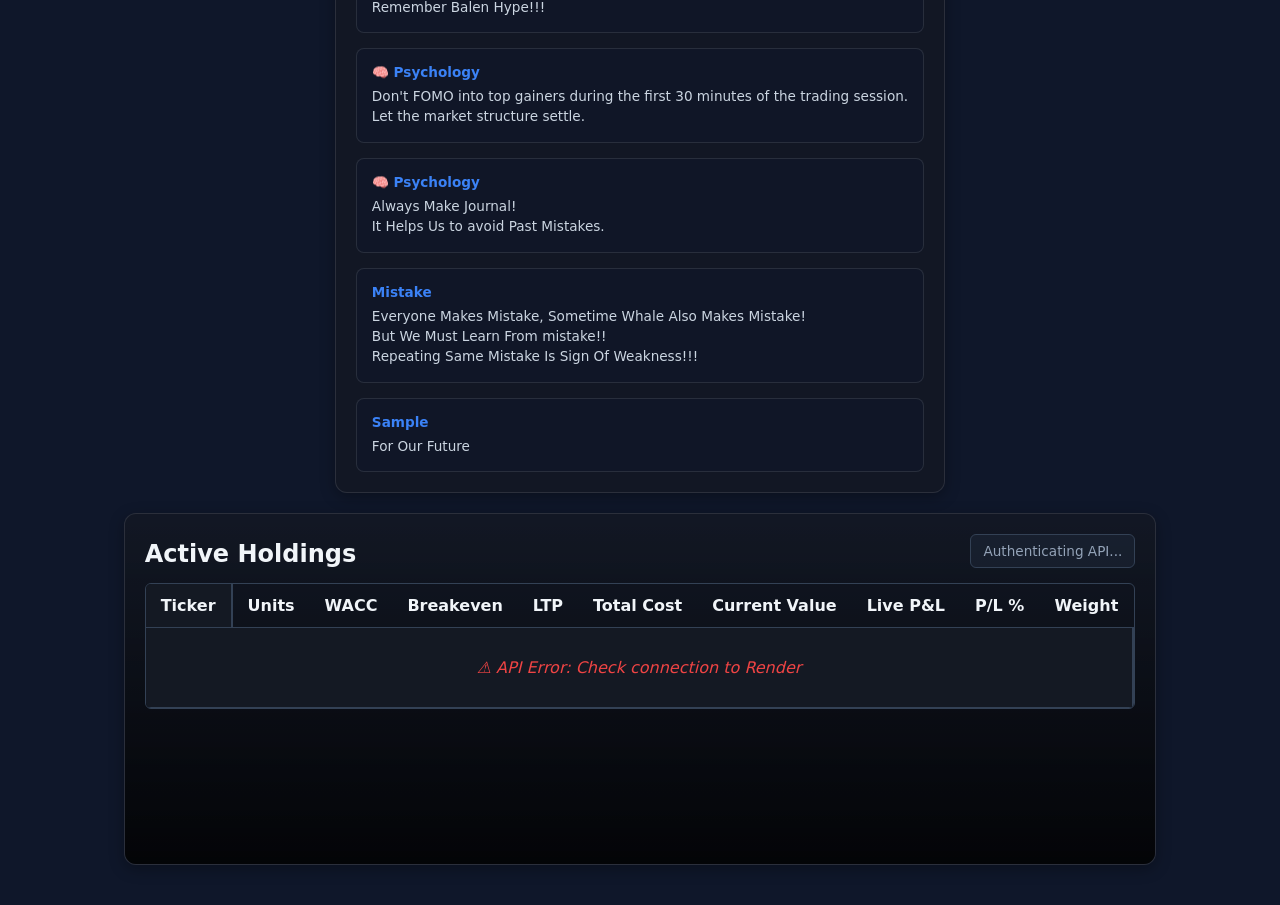
==== commit ab7eab89: "Update index.html" ====
--- a/index.html
+++ b/index.html
@@ -210,18 +210,37 @@
             
             <div class="rule-card">
                 <span class="card-tag risk">⚠️ Always Follow Hard SL</span>
-                <p>Whatever Happens Never Compromise Hard SL Or Remember ULHC and NHPC Huge Loss! #1.</p>
+                <p>Whatever Happens Never Compromise Hard SL! <br> Remember ULHC and NHPC Huge Loss!!</p>
             </div>
             
             <div class="rule-card">
                 <span class="card-tag execution">📈 Execution</span>
-                <p>Buying And Selling At Hype without Confirmation! Never !! Remember Balen Hype!!!</p>
+                <p>Buying And Selling At Hype without Confirmation!<br> Never !! Ever!! <br>Remember Balen Hype!!!</p>
             </div>
             
             <div class="rule-card">
                 <span class="card-tag psychology">🧠 Psychology</span>
-                <p>Don't FOMO into top gainers during the first 30 minutes of the trading session. Let the market structure settle.</p>
-            </div>
+                <p>Don't FOMO into top gainers during the first 30 minutes of the trading session. <br>Let the market structure settle.</p>
+            </div>
+
+            <div class="rule-card">
+                <span class="card-tag psychology">🧠 Psychology</span>
+                <p>Always Make Journal! <br>It Helps Us to avoid Past Mistakes.</p>
+            </div>
+
+            <div class="rule-card">
+                <span class="card-tag psychology">Mistake</span>
+                <p>Everyone Makes Mistake, Sometime Whale Also Makes Mistake! <br>But We Must Learn From mistake!!
+                <br>Repeating Same Mistake Is Sign Of Weakness!!!</p>
+            </div>
+            <div class="rule-card">
+                <span class="card-tag psychology">Sample</span>
+                <p>For Our Future</p>
+            </div>
+
+
+
+
             
         </div>
     </div>
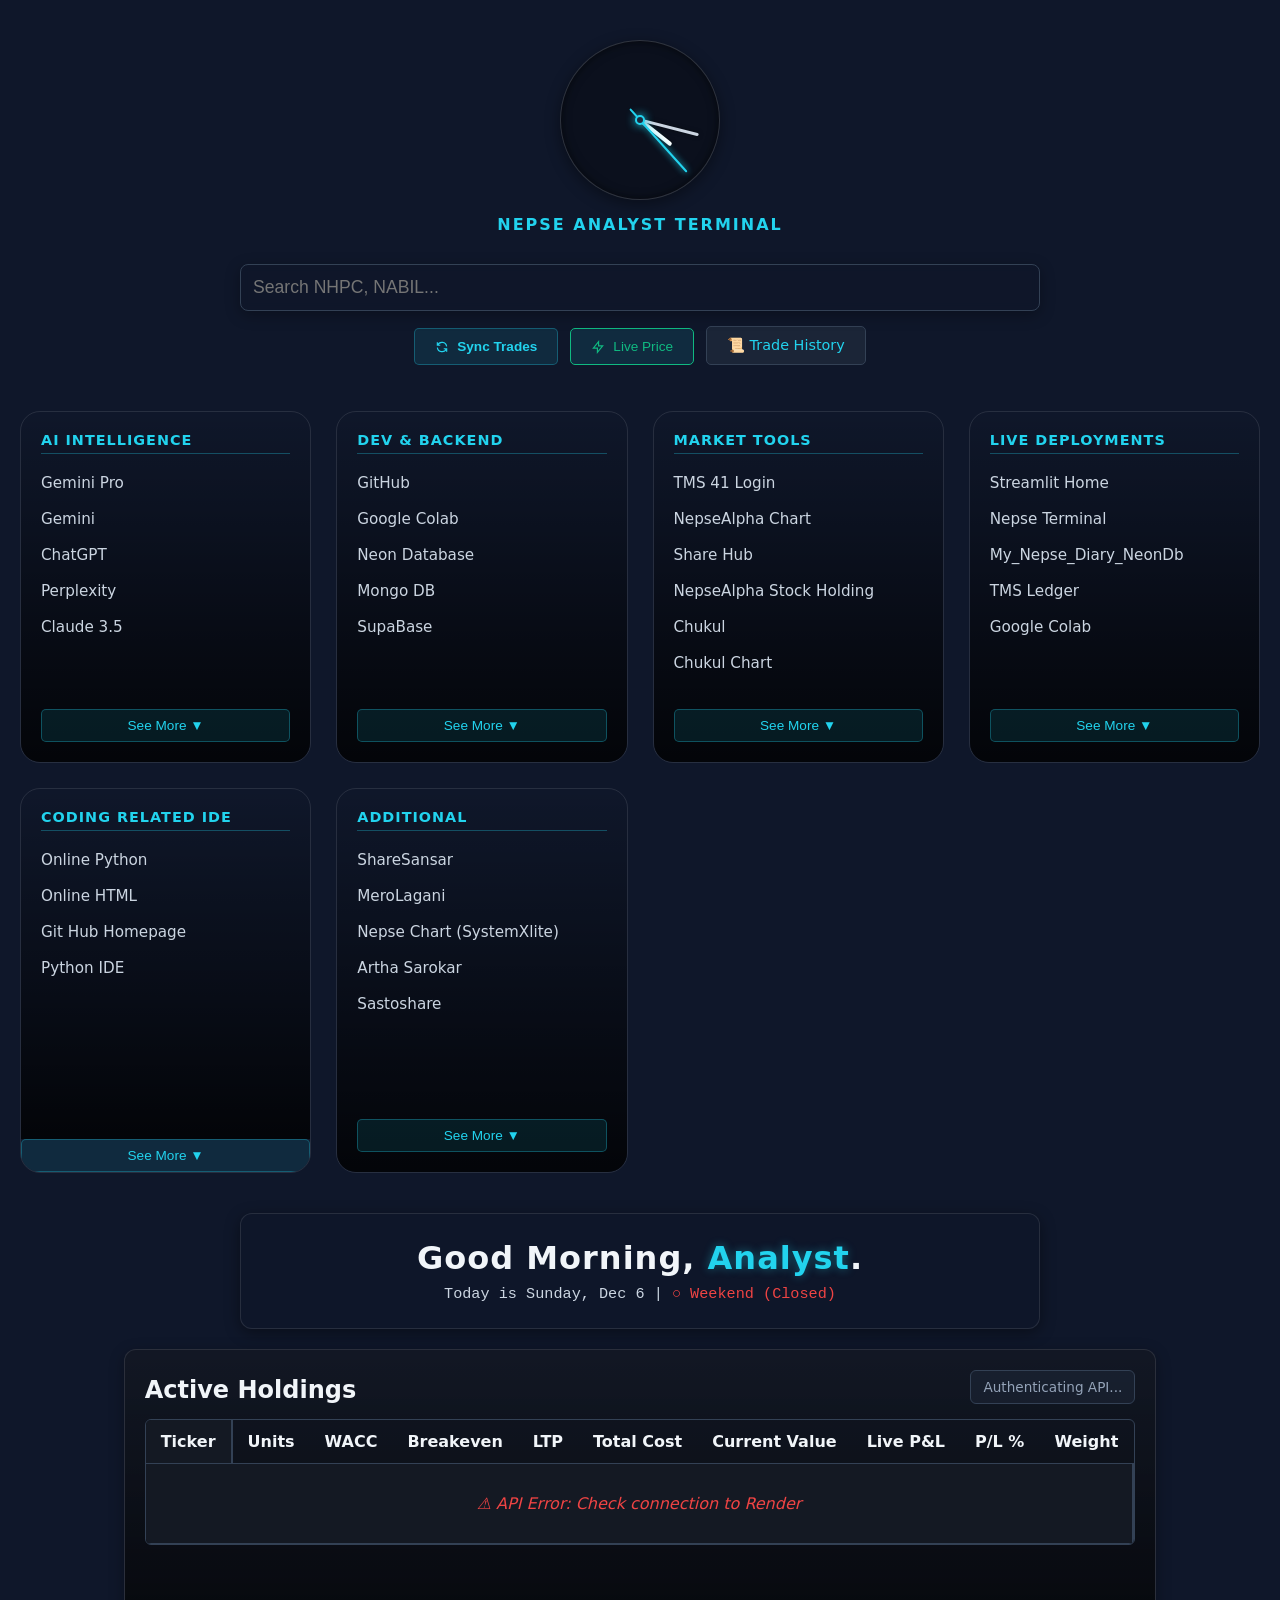
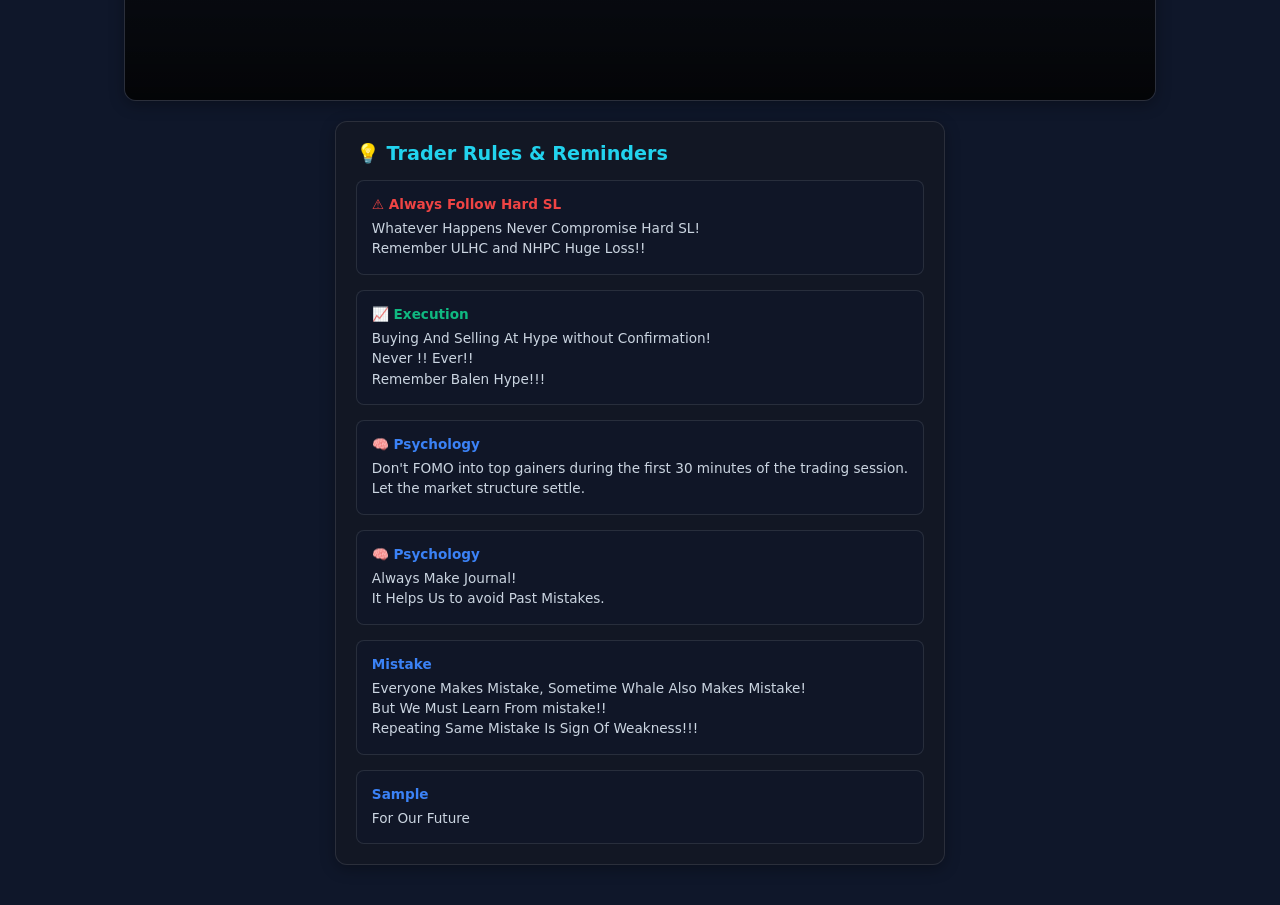
==== commit cf5d79f5: "Update index.html" ====
--- a/index.html
+++ b/index.html
@@ -201,50 +201,7 @@
 
 
         
-<section class="remember-points-widget">
-    <div class="cat-bg"></div>
-    <div class="remember-points-content">
-        <h2 class="remember-points-title">💡 Trader Rules & Reminders</h2>
-        
-        <div class="rules-grid">
-            
-            <div class="rule-card">
-                <span class="card-tag risk">⚠️ Always Follow Hard SL</span>
-                <p>Whatever Happens Never Compromise Hard SL! <br> Remember ULHC and NHPC Huge Loss!!</p>
-            </div>
-            
-            <div class="rule-card">
-                <span class="card-tag execution">📈 Execution</span>
-                <p>Buying And Selling At Hype without Confirmation!<br> Never !! Ever!! <br>Remember Balen Hype!!!</p>
-            </div>
-            
-            <div class="rule-card">
-                <span class="card-tag psychology">🧠 Psychology</span>
-                <p>Don't FOMO into top gainers during the first 30 minutes of the trading session. <br>Let the market structure settle.</p>
-            </div>
-
-            <div class="rule-card">
-                <span class="card-tag psychology">🧠 Psychology</span>
-                <p>Always Make Journal! <br>It Helps Us to avoid Past Mistakes.</p>
-            </div>
-
-            <div class="rule-card">
-                <span class="card-tag psychology">Mistake</span>
-                <p>Everyone Makes Mistake, Sometime Whale Also Makes Mistake! <br>But We Must Learn From mistake!!
-                <br>Repeating Same Mistake Is Sign Of Weakness!!!</p>
-            </div>
-            <div class="rule-card">
-                <span class="card-tag psychology">Sample</span>
-                <p>For Our Future</p>
-            </div>
-
-
-
-
-            
-        </div>
-    </div>
-</section>
+
 
 
 
@@ -286,6 +243,57 @@
         </div>
     </section>
 
+
+
+
+
+    <section class="remember-points-widget">
+    <div class="cat-bg"></div>
+    <div class="remember-points-content">
+        <h2 class="remember-points-title">💡 Trader Rules & Reminders</h2>
+        
+        <div class="rules-grid">
+            
+            <div class="rule-card">
+                <span class="card-tag risk">⚠️ Always Follow Hard SL</span>
+                <p>Whatever Happens Never Compromise Hard SL! <br> Remember ULHC and NHPC Huge Loss!!</p>
+            </div>
+            
+            <div class="rule-card">
+                <span class="card-tag execution">📈 Execution</span>
+                <p>Buying And Selling At Hype without Confirmation!<br> Never !! Ever!! <br>Remember Balen Hype!!!</p>
+            </div>
+            
+            <div class="rule-card">
+                <span class="card-tag psychology">🧠 Psychology</span>
+                <p>Don't FOMO into top gainers during the first 30 minutes of the trading session. <br>Let the market structure settle.</p>
+            </div>
+
+            <div class="rule-card">
+                <span class="card-tag psychology">🧠 Psychology</span>
+                <p>Always Make Journal! <br>It Helps Us to avoid Past Mistakes.</p>
+            </div>
+
+            <div class="rule-card">
+                <span class="card-tag psychology">Mistake</span>
+                <p>Everyone Makes Mistake, Sometime Whale Also Makes Mistake! <br>But We Must Learn From mistake!!
+                <br>Repeating Same Mistake Is Sign Of Weakness!!!</p>
+            </div>
+            <div class="rule-card">
+                <span class="card-tag psychology">Sample</span>
+                <p>For Our Future</p>
+            </div>
+
+
+
+
+            
+        </div>
+    </div>
+</section>
+
+    
+
     <script src="API.js"></script>
     <script src="homePage.js"></script>
 </body>
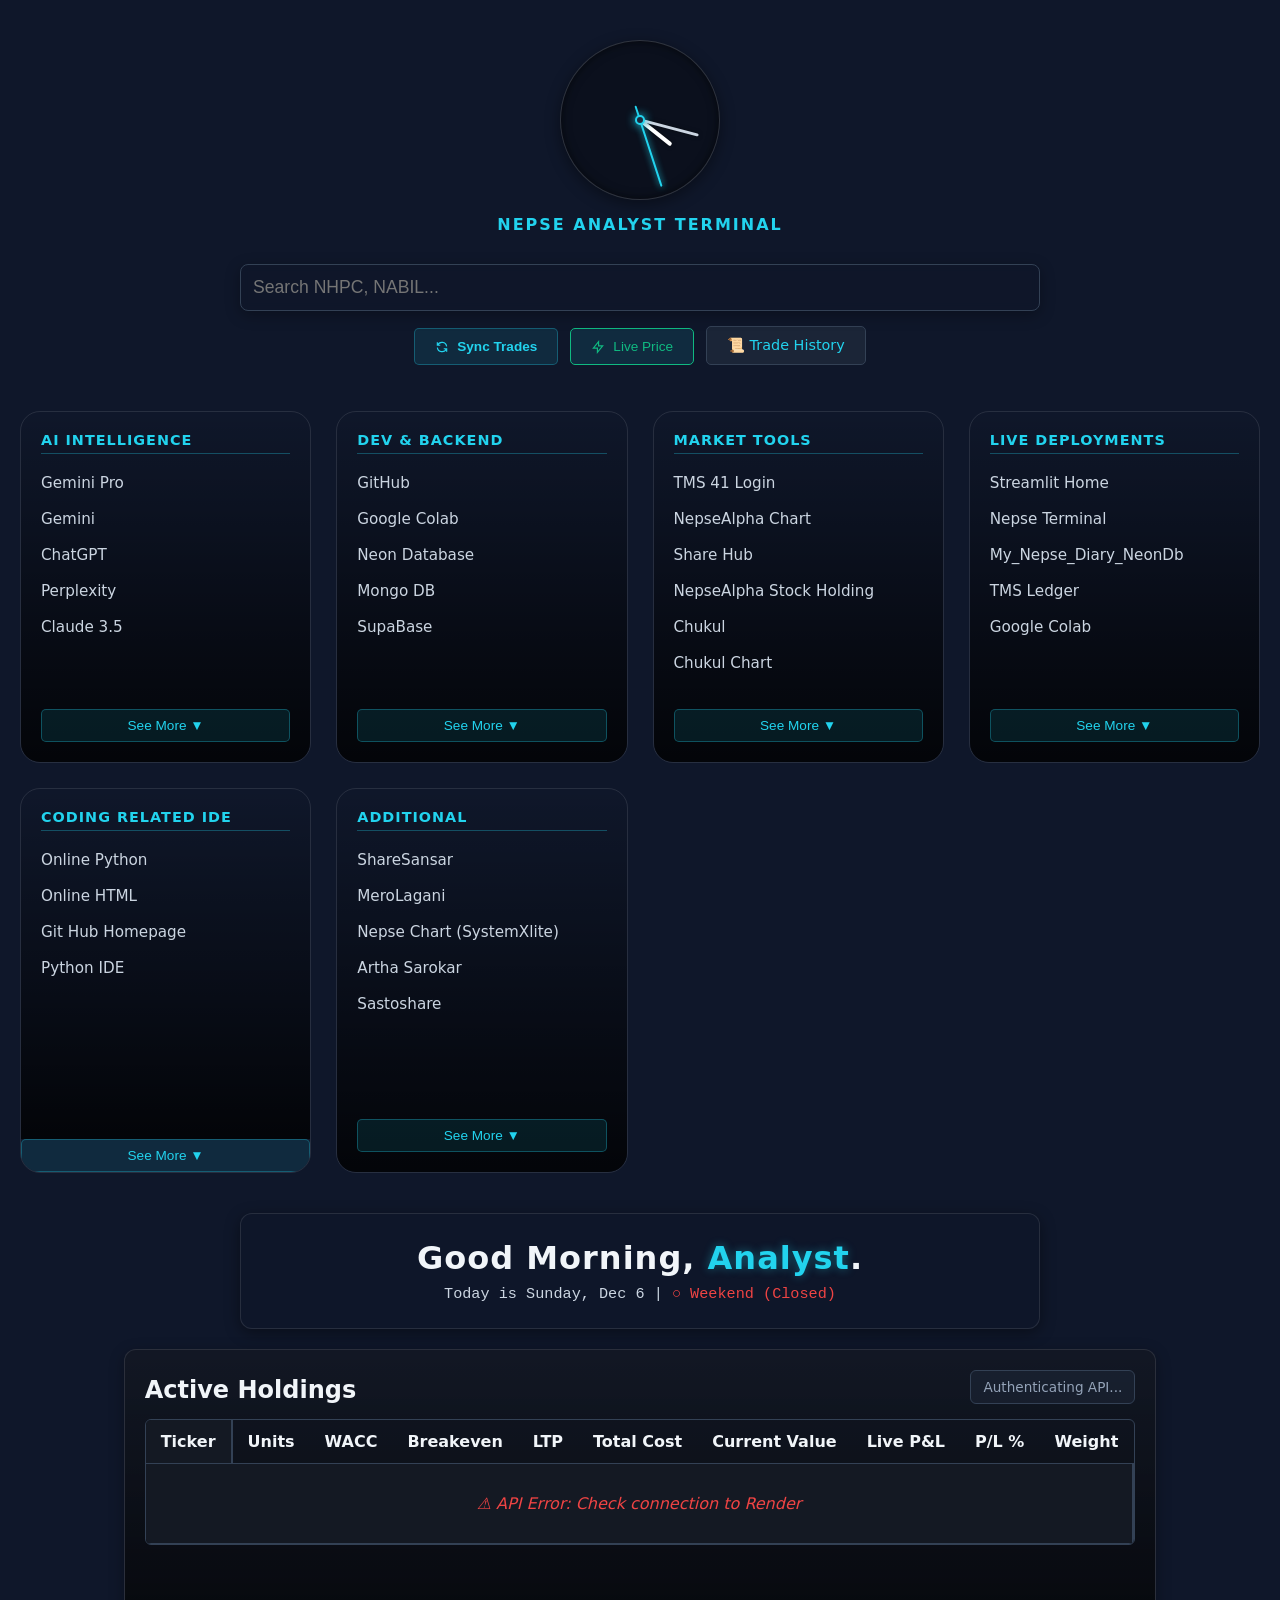
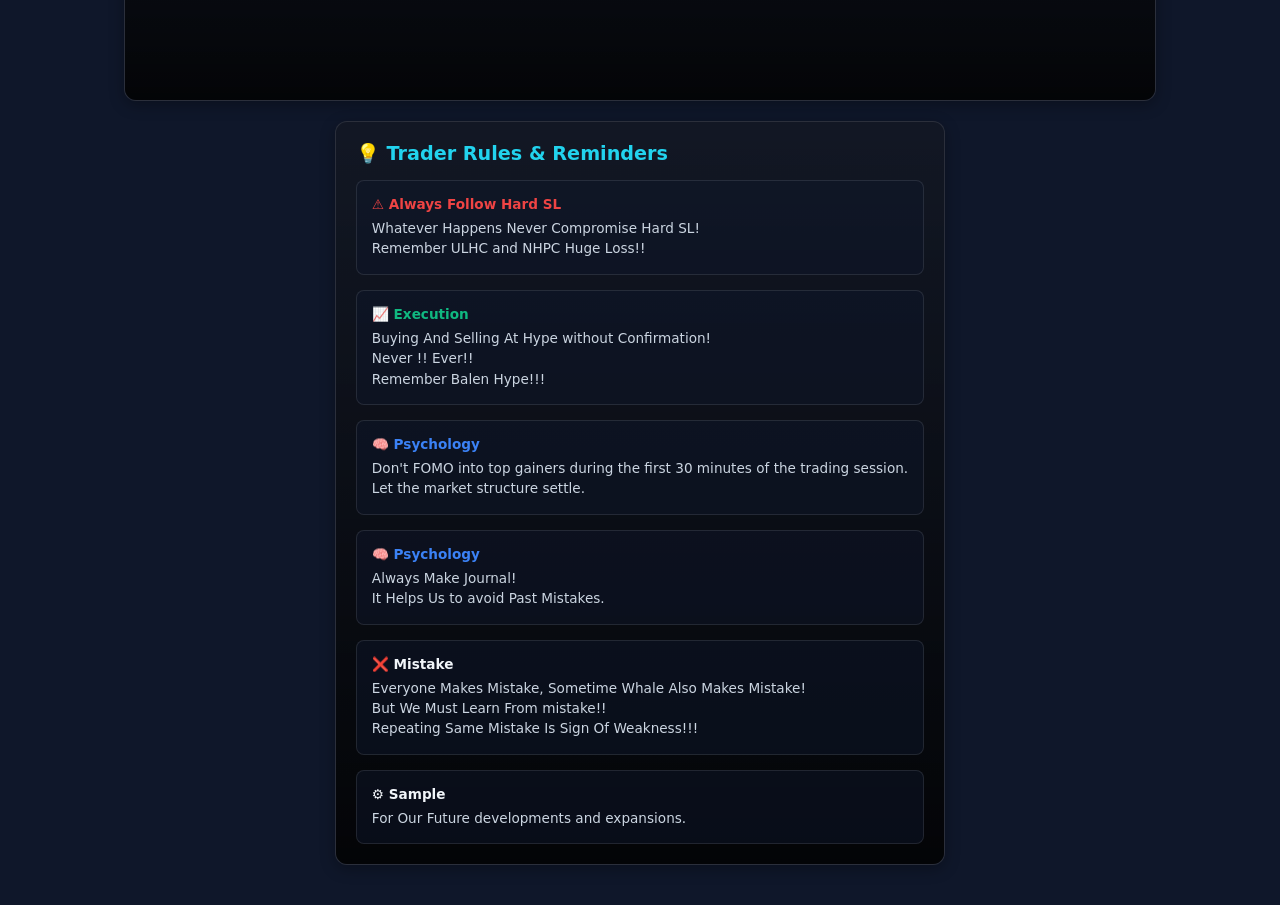
==== commit 5e5f350b: "Update index.html" ====
--- a/index.html
+++ b/index.html
@@ -247,9 +247,9 @@
 
 
 
-    <section class="remember-points-widget">
+    <section class="remember-points-widget" style="grid-column: 1 / -1; margin-top: 20px;">
     <div class="cat-bg"></div>
-    <div class="remember-points-content">
+    <div class="cat-content remember-points-content" style="padding: 20px;">
         <h2 class="remember-points-title">💡 Trader Rules & Reminders</h2>
         
         <div class="rules-grid">
@@ -275,18 +275,15 @@
             </div>
 
             <div class="rule-card">
-                <span class="card-tag psychology">Mistake</span>
+                <span class="card-tag mistake">❌ Mistake</span>
                 <p>Everyone Makes Mistake, Sometime Whale Also Makes Mistake! <br>But We Must Learn From mistake!!
                 <br>Repeating Same Mistake Is Sign Of Weakness!!!</p>
             </div>
-            <div class="rule-card">
-                <span class="card-tag psychology">Sample</span>
-                <p>For Our Future</p>
-            </div>
-
-
-
-
+
+            <div class="rule-card">
+                <span class="card-tag system">⚙️ Sample</span>
+                <p>For Our Future developments and expansions.</p>
+            </div>
             
         </div>
     </div>
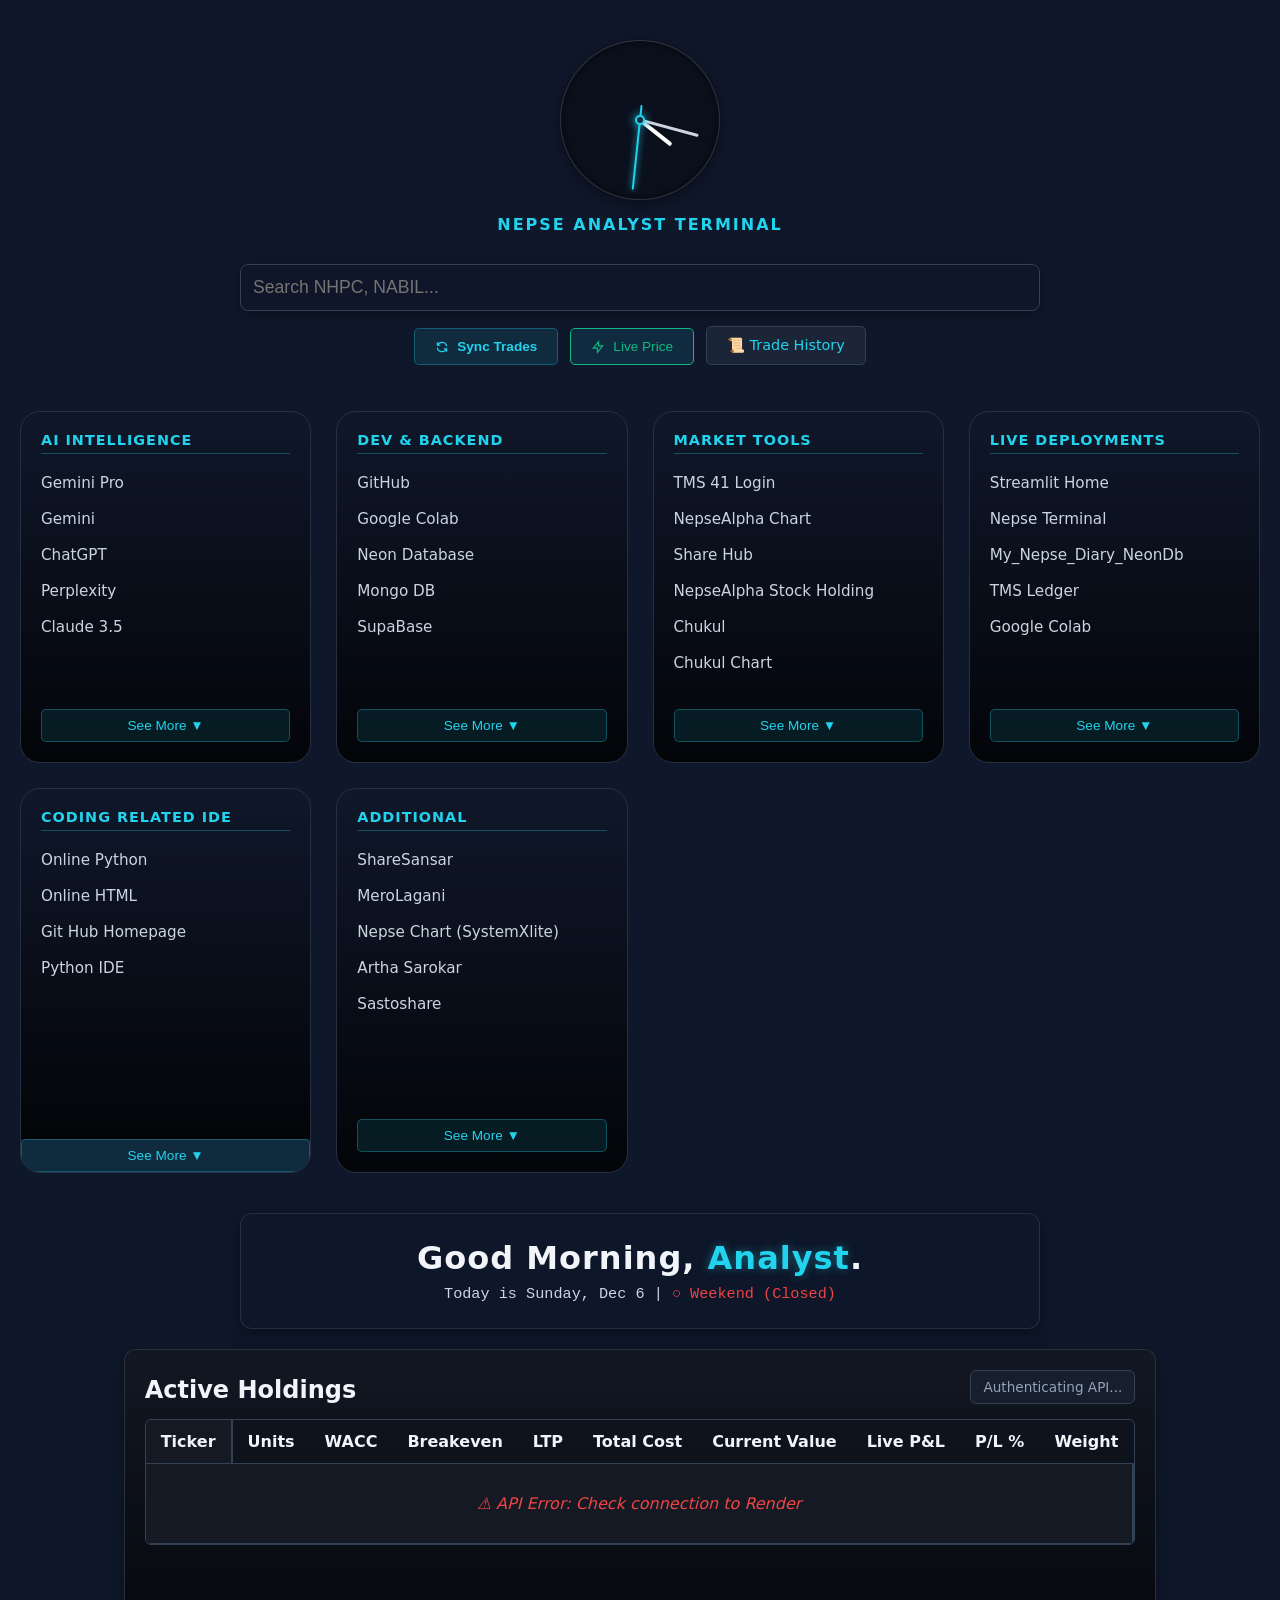
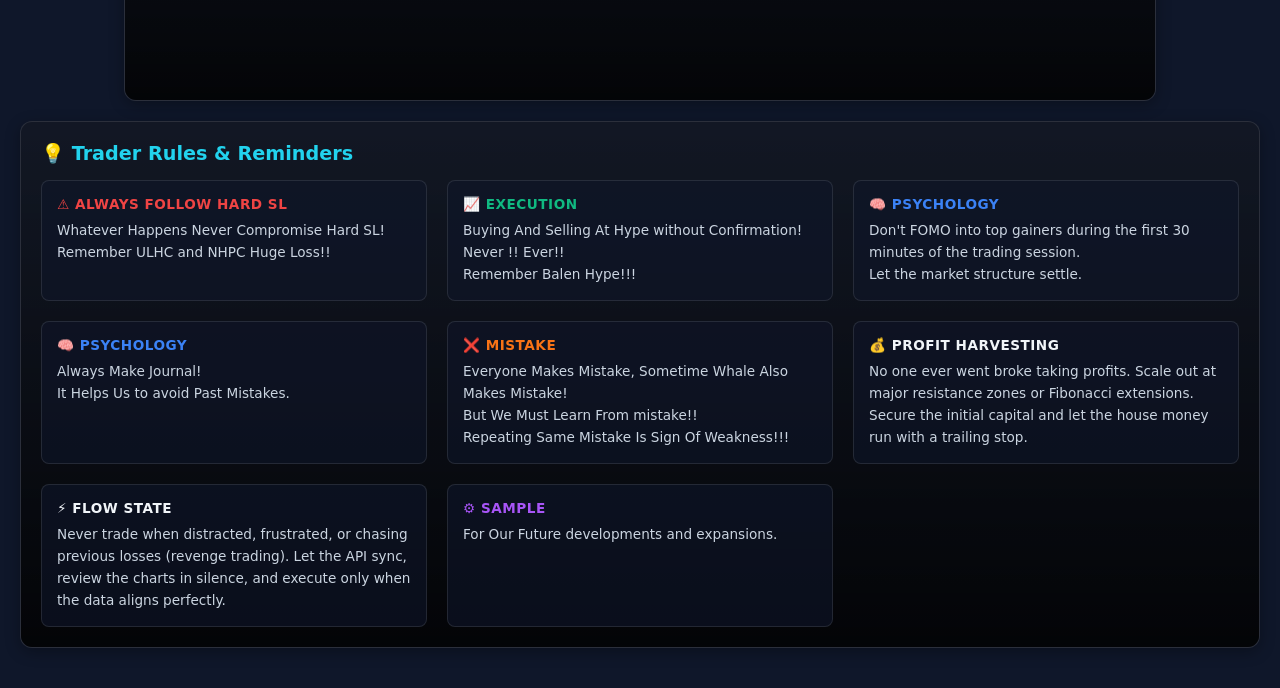
==== commit a14a27c3: "Update index.html" ====
--- a/index.html
+++ b/index.html
@@ -281,9 +281,20 @@
             </div>
 
             <div class="rule-card">
+                <span class="card-tag capital">💰 Profit Harvesting</span>
+                <p>No one ever went broke taking profits. Scale out at major resistance zones or Fibonacci extensions. Secure the initial capital and let the house money run with a trailing stop.</p>
+            </div>
+
+            <div class="rule-card">
+                <span class="card-tag system-patch">⚡ Flow State</span>
+                <p>Never trade when distracted, frustrated, or chasing previous losses (revenge trading). Let the API sync, review the charts in silence, and execute only when the data aligns perfectly.</p>
+            </div>
+
+            <div class="rule-card">
                 <span class="card-tag system">⚙️ Sample</span>
                 <p>For Our Future developments and expansions.</p>
             </div>
+        
             
         </div>
     </div>
--- a/homePage.css
+++ b/homePage.css
@@ -327,3 +327,60 @@
     line-height: 1.5;
     color: var(--text-muted);
 }
+
+
+/* --- TRADER REMINDERS WIDGET CONFIG --- */
+.remember-points-widget {
+    position: relative;
+    border-radius: 12px;
+    overflow: hidden;
+    background: rgba(20, 25, 35, 0.7); 
+    border: 1px solid var(--border);
+    box-shadow: 0 4px 15px rgba(0, 0, 0, 0.3);
+}
+
+.remember-points-title {
+    margin: 0 0 15px 0;
+    font-size: 1.2rem;
+    color: var(--accent);
+}
+
+.rules-grid {
+    display: grid;
+    /* Clean grid matrix: tracks flex smoothly across varying resolutions */
+    grid-template-columns: repeat(auto-fit, minmax(290px, 1fr));
+    gap: 20px;
+    width: 100%;
+}
+
+.rule-card {
+    background: rgba(15, 23, 42, 0.6);
+    padding: 15px;
+    border-radius: 8px;
+    border: 1px solid var(--border);
+    display: flex;
+    flex-direction: column;
+}
+
+.rule-card .card-tag {
+    font-weight: 800;
+    font-size: 0.85rem;
+    display: block;
+    margin-bottom: 8px;
+    text-transform: uppercase;
+    letter-spacing: 0.5px;
+}
+
+/* Color Palette Pipeline overrides */
+.rule-card .card-tag.risk { color: var(--loss); }
+.rule-card .card-tag.execution { color: var(--profit); }
+.rule-card .card-tag.psychology { color: var(--symbol); }
+.rule-card .card-tag.mistake { color: #f97316; }  /* Alert Orange */
+.rule-card .card-tag.system { color: #a855f7; }   /* Dev Purple */
+
+.rule-card p {
+    margin: 0;
+    font-size: 0.85rem;
+    line-height: 1.6;
+    color: var(--text-muted);
+}
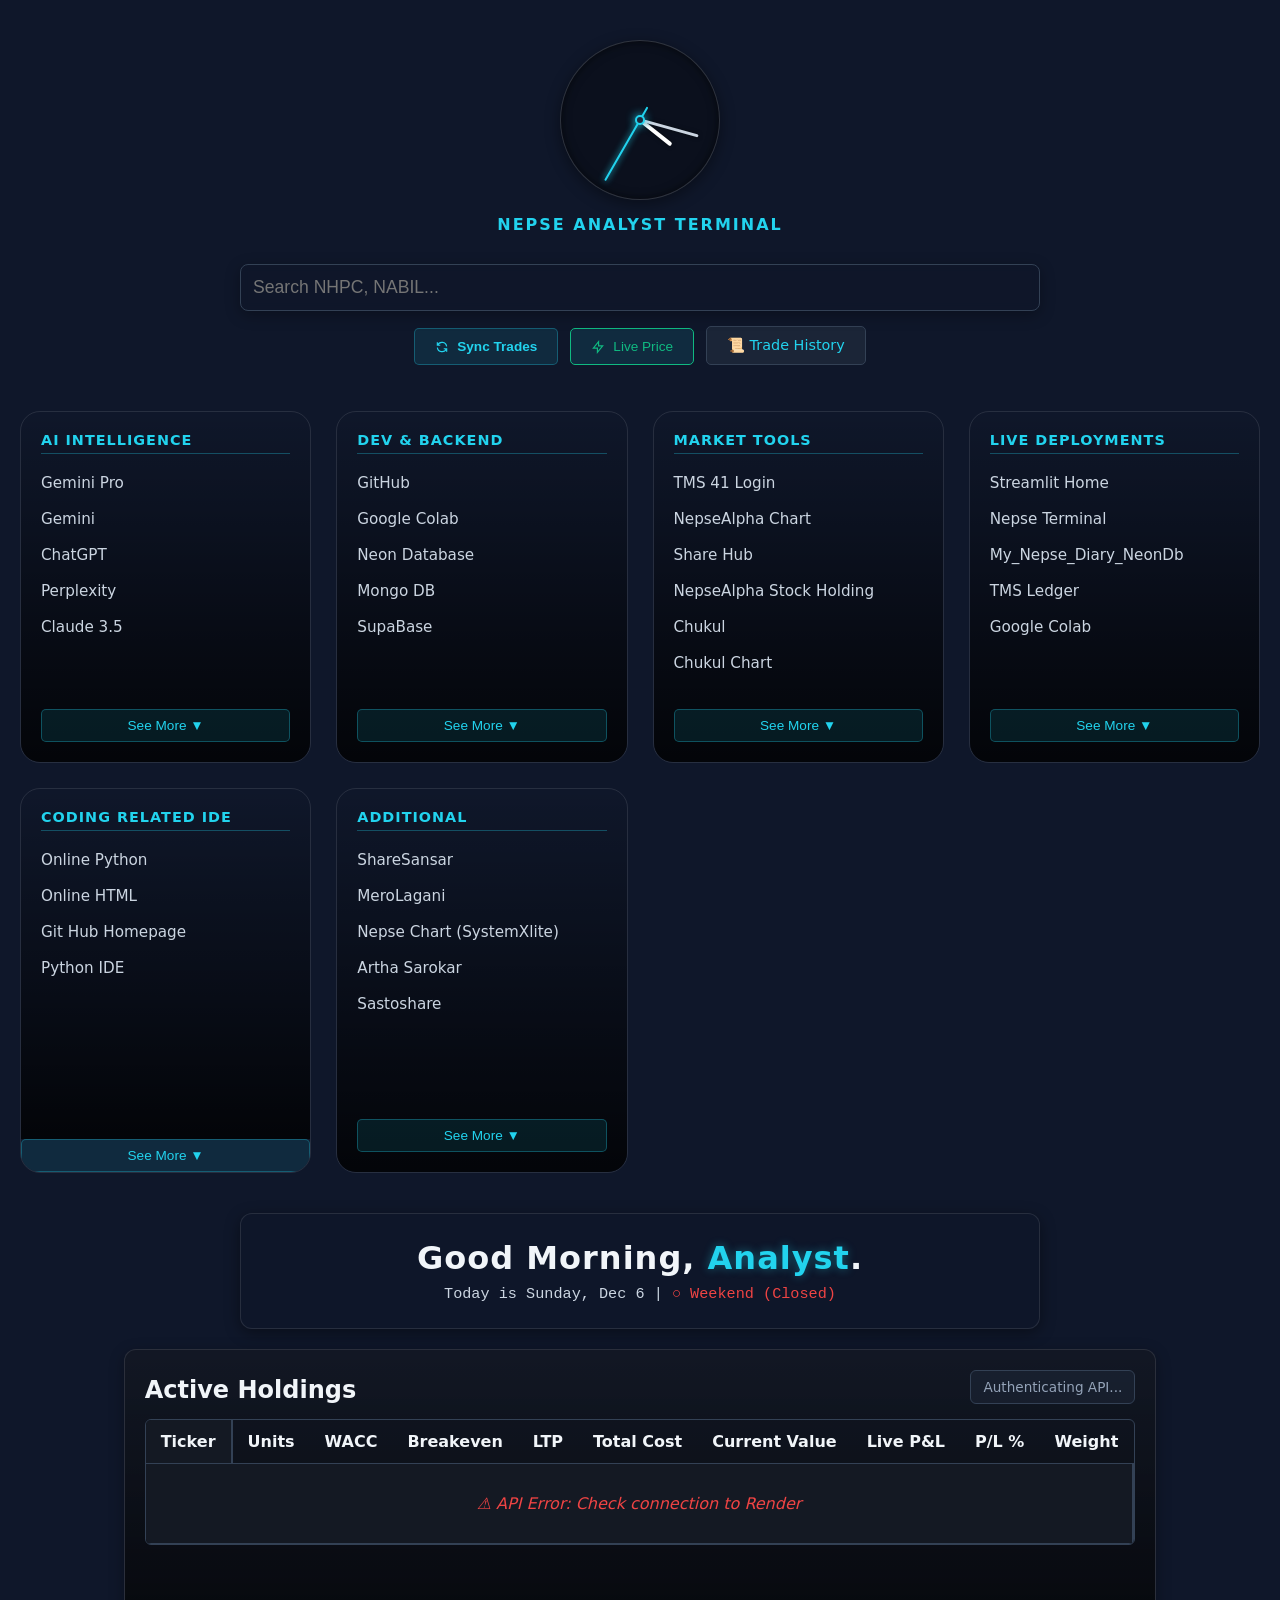
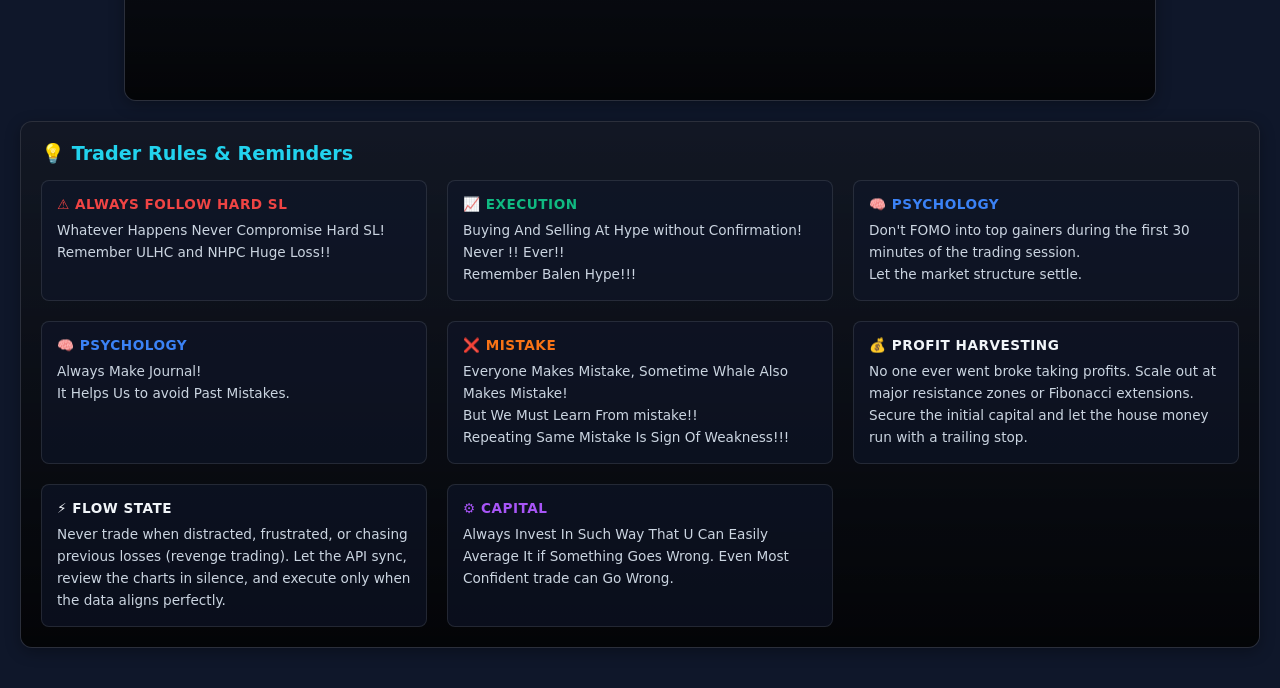
==== commit a05f4f65: "Update index.html" ====
--- a/index.html
+++ b/index.html
@@ -291,8 +291,8 @@
             </div>
 
             <div class="rule-card">
-                <span class="card-tag system">⚙️ Sample</span>
-                <p>For Our Future developments and expansions.</p>
+                <span class="card-tag system">⚙️ Capital</span>
+                <p>Always Invest In Such Way That U Can Easily Average It if Something Goes Wrong. Even Most Confident trade can Go Wrong.</p>
             </div>
         
             
